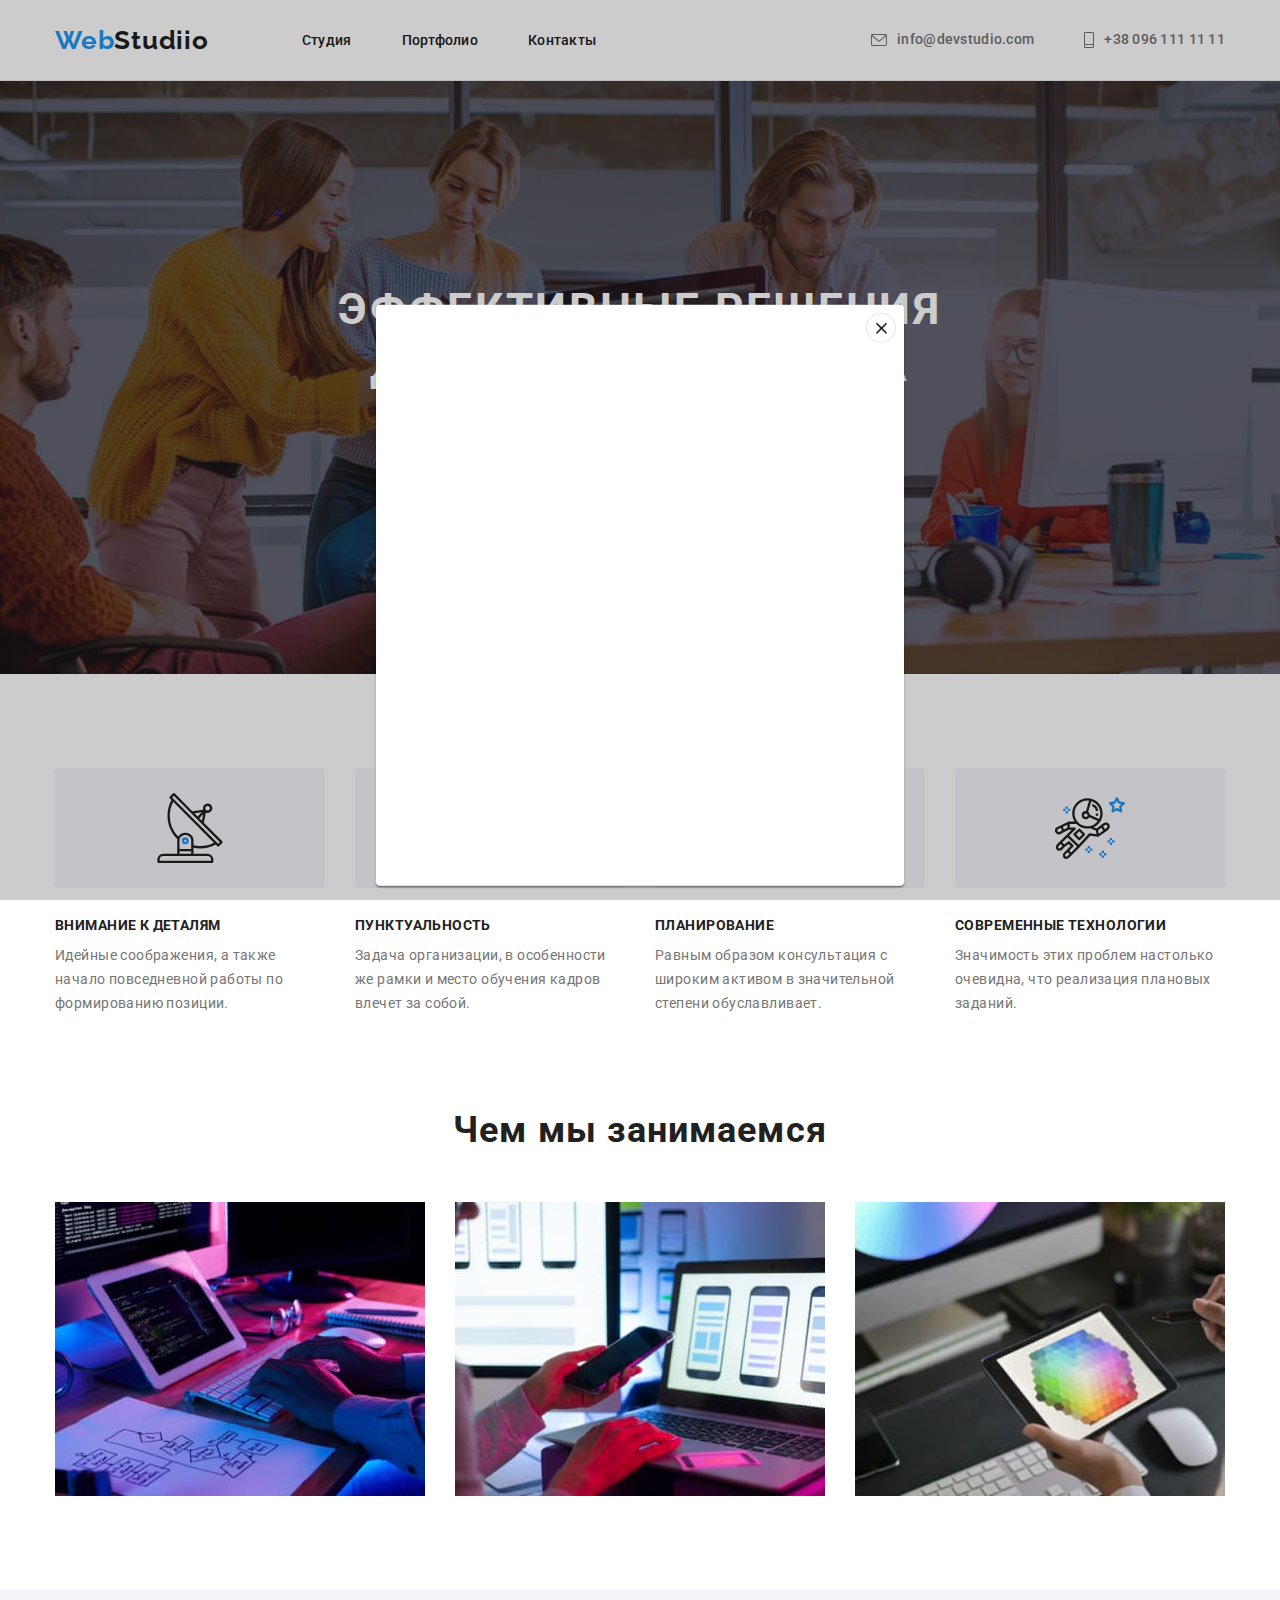
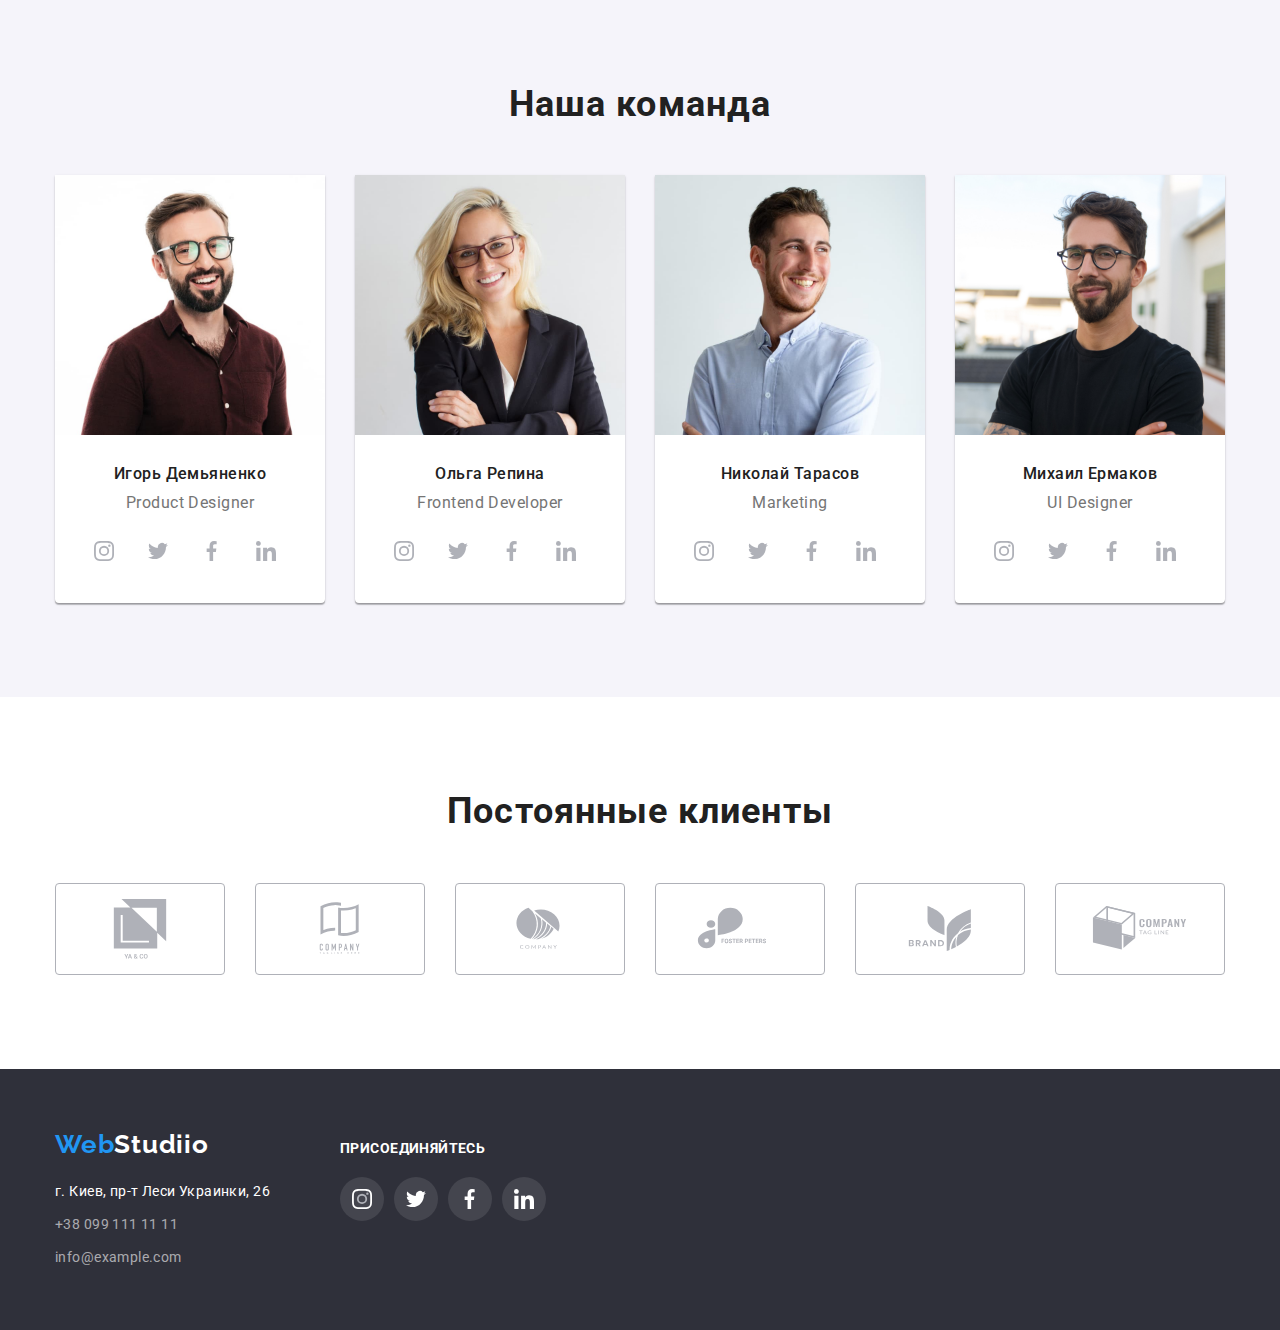
==== index.html @ 0aaabbce "а" ====
<!DOCTYPE html>
<html lang="en">
<head>
    <meta charset="UTF-8">
    <meta http-equiv="X-UA-Compatible" content="IE=edge">
    <meta name="viewport" content="width=device-width, initial-scale=1.0">
    <title>Document</title>
    <link rel="preconnect" href="https://fonts.googleapis.com">
    <link rel="preconnect" href="https://fonts.gstatic.com" crossorigin>
    <link href="https://fonts.googleapis.com/css2?family=Raleway:wght@700&family=Roboto:wght@300;400;500;700;900&display=swap" rel="stylesheet">
    <link rel="stylesheet" href="https://cdnjs.cloudflare.com/ajax/libs/modern-normalize/1.1.0/modern-normalize.min.css">
    <link rel="stylesheet" href="./css/styles.css">
</head>
<body>
    <header class="header">
        <div class="conteiner head">
            <nav class="navigator">
                <a href="#" class="navigator__logo">
                    <span class="nav__web">Web</span><span class="nav__studio">Studiio</span>
                </a>
                <ul class="navigator__list">
                    <li class="navigator__item"><a class="navigator__item-link" href="index.html">Студия</a></li>
                    <li class="navigator__item"><a class="navigator__item-link" href="./portfolio.html">Портфолио</a></li>
                    <li class="navigator__item"><a class="navigator__item-link last"  href="">Контакты</a></li>
                </ul>
            </nav> 
            <ul class="navigator__contakt-list">
                <li class="navigator__contakt-item">
                    <a href="mailto:info@devstudio.com" class="navigator__contakt-link">
                        <svg width="16px"; height="12px"; class="navigator__contakt-item-envelope">
                            <use href="images/symbol-defs.svg#icon-mail"></use>
                        </svg>info@devstudio.com
                    </a>
                </li>
                <li class="navigator__contakt-item">                  
                    <a href="tel:+38 096 111 11 11" class="navigator__contakt-link">
                        <svg width="10px"; height="16px"; class="navigator__contakt-item-envelope">
                            <use href="images/symbol-defs.svg#icon-phone"></use>
                        </svg>
                        +38 096 111 11 11
                    </a>
                </li>
            </ul> 
        </div>
    </header>
    <main>
            <section class="hero">
                <div class="conteiner" >
                    <h1 class="section__titel-text">Эффективные решения <br> для вашего бизнеса</h1>
                    <button class="sectio__titel-button" data-modal-open type="button">Заказать услугу</button>
                </div>           
            </section>
            <section class="section">
                <div class="conteiner">
                    <h2 class="visually-hidden"> НАши приимущества </h2>
                    <ul class="section__about-list">
                        <li class="section__about-item"> 
                            <div class="section__about-item-block">
                                <svg width="70"; height="70"; class="section__about-item-img">
                                    <use href="images/symbol-defs (1).svg#icon-antenna-1-1"></use>
                                </svg>
                            </div>                           
                            <h3 class="section__about-item-head">Внимание к деталям</h3>
                            <p class="section__about-item-paragraf">
                                    Идейные соображения, а также начало повседневной работы по формированию позиции.
                            </p>
                        </li>
                        <li class="section__about-item">
                            <div class="section__about-item-block">
                                <svg width="70"; height="70"; class="section__about-item-img">
                                    <use href="images/symbol-defs (1).svg#icon-clock-1-1"></use>
                                </svg>
                            </div>                           
                                <h3 class="section__about-item-head" >Пунктуальность</h3>
                                <p class="section__about-item-paragraf">
                                    Задача организации, в особенности же рамки и место обучения кадров влечет за собой.
                                </p>
                        </li>
                        <li class="section__about-item">
                            <div class="section__about-item-block">
                                <svg width="70"; height="70"; class="section__about-item-img">
                                    <use href="images/symbol-defs (1).svg#icon-diagram-1-1"></use>
                                </svg>
                            </div>                          
                            <h3 class="section__about-item-head">Планирование</h3>
                            <p class="section__about-item-paragraf">
                                    Равным образом консультация с широким активом в значительной степени обуславливает.
                            </p>
                        </li>
                        <li class="section__about-item">
                            <div class="section__about-item-block">
                                <svg width="70"; height="70"; class="section__about-item-img">
                                    <use href="images/symbol-defs (1).svg#icon-astronaut-1-1"></use>
                                </svg>
                            </div>                         
                            <h3 class="section__about-item-head">Современные технологии</h3>
                            <p class="section__about-item-paragraf">
                                    Значимость этих проблем настолько очевидна, что реализация плановых заданий.
                            </p>
                        </li>
                    </ul>
                </div>       
            </section>
            <section class="section__aboutus section">
                <div class="conteiner">
                    <h2 class="section__aboutus-head">Чем мы занимаемся</h2>
                    <ul class="section__aboutus-list">
                        <li class="section__aboutus-item">
                            <img src="images/komp.jpg" alt="компьютер" class="section__aboutus-img">
                        </li>
                        <li class="section__aboutus-item">
                            <img src="images/developer.jpg" alt="разработка" class="section__aboutus-img">
                        </li>
                        <li class="section__aboutus-item last">
                            <img src="images/grafic.jpg" alt="графика" class="section__aboutus-img">
                        </li>
                    </ul>
                </div>            
            </section>
            <section class="team-section section">
                <div class="conteiner">
                    <h2 class="section__team-head">Наша команда</h2>
                    <ul class="section__team-item">
                        <li class="section__team-list">
                            <img src="images/igor.jpg" alt="Игорь Демьяненко" class="section__team-img">
                            <div class="section__team-block">
                                <h3 class="section__team-name">Игорь Демьяненко</h3>
                                <p class="section__team-position">Product Designer</p>
                                <ul class="action-list">
                                    <li class="action-item"> 
                                        <a href="#" class="action-href">
                                            <svg width="20"; height="20"; class="action-href-img">
                                                <use href="images/symbol-defs (1).svg#icon-instagram-2-2"></use>
                                            </svg>
                                        </a>
                                    </li>
                                    <li class="action-item"> 
                                        <a href="#" class="action-href">
                                            <svg width="20"; height="20"; class="action-href-img">
                                                <use href="images/symbol-defs (1).svg#icon-Vector-1-1"></use>
                                            </svg>
                                        </a>
                                    </li>
                                    <li class="action-item"> 
                                        <a href="#" class="action-href">
                                            <svg width="20"; height="20"; class="action-href-img">
                                                <use href="images/symbol-defs (1).svg#icon-Vector-2-1"></use>
                                            </svg>
                                        </a>
                                    </li>
                                    <li class="action-item"> 
                                        <a href="#" class="action-href">
                                            <svg width="20"; height="20"; class="action-href-img">
                                                <use href="images/symbol-defs (1).svg#icon-linkedin-1-1"></use>
                                            </svg>
                                        </a>
                                    </li>
                                </ul>
                            </div>                          
                        </li>
                        <li class="section__team-list">
                            <img src="images/olga.jpg" alt="Ольга Репина" class="section__team-img">
                            <div class="section__team-block">
                                <h3 class="section__team-name">Ольга Репина</h3>
                                <p class="section__team-position">Frontend Developer</p>
                                <ul class="action-list">
                                    <li class="action-item"> 
                                            <a href="#" class="action-href">
                                                <svg width="20"; height="20"; class="action-href-img">
                                                    <use href="images/symbol-defs (1).svg#icon-instagram-2-2"></use>
                                                </svg>
                                            </a>
                                        </li>
                                        <li class="action-item"> 
                                            <a href="#" class="action-href">
                                                <svg width="20"; height="20"; class="action-href-img">
                                                    <use href="images/symbol-defs (1).svg#icon-Vector-1-1"></use>
                                                </svg>
                                            </a>
                                        </li>
                                        <li class="action-item"> 
                                            <a href="#" class="action-href">
                                                <svg width="20"; height="20"; class="action-href-img">
                                                    <use href="images/symbol-defs (1).svg#icon-Vector-2-1"></use>
                                                </svg>
                                            </a>
                                        </li>
                                        <li class="action-item"> 
                                            <a href="#" class="action-href">
                                                <svg width="20"; height="20"; class="action-href-img">
                                                    <use href="images/symbol-defs (1).svg#icon-linkedin-1-1"></use>
                                                </svg>
                                            </a>
                                        </li>
                                </ul>
                            </div>                          
                        </li>
                        <li class="section__team-list">
                            <img src="images/Kolia.jpg" alt="Николай Тарасов" class="section__team-img">
                            <div class="section__team-block">
                                <h3 class="section__team-name">Николай Тарасов</h3>
                                <p class="section__team-position">Marketing</p>
                                <ul class="action-list">
                                    <li class="action-item"> 
                                        <a href="#" class="action-href">
                                            <svg width="20"; height="20"; class="action-href-img">
                                                <use href="images/symbol-defs (1).svg#icon-instagram-2-2"></use>
                                            </svg>
                                        </a>
                                    </li>
                                        <li class="action-item"> 
                                            <a href="#" class="action-href">
                                                <svg width="20"; height="20"; class="action-href-img">
                                                    <use href="images/symbol-defs (1).svg#icon-Vector-1-1"></use>
                                                </svg>
                                            </a>
                                        </li>
                                        <li class="action-item"> 
                                            <a href="#" class="action-href">
                                                <svg width="20"; height="20"; class="action-href-img">
                                                    <use href="images/symbol-defs (1).svg#icon-Vector-2-1"></use>
                                                </svg>
                                            </a>
                                        </li>
                                        <li class="action-item"> 
                                            <a href="#" class="action-href">
                                                <svg width="20"; height="20"; class="action-href-img">
                                                    <use href="images/symbol-defs (1).svg#icon-linkedin-1-1"></use>
                                                </svg>
                                            </a>
                                        </li>
                                </ul>
                            </div>                            
                        </li>
                        <li class="section__team-list">
                            <img src="images/Miha.jpg" alt="Михаил Ермаков" class="section__team-img">
                            <div class="section__team-block">
                                <h3 class="section__team-name">Михаил Ермаков</h3>
                                <p class="section__team-position">UI Designer</p>
                                <ul class="action-list">
                                    <li class="action-item">
                                        <a href="#" class="action-href">
                                            <svg width="20"; height="20"; class="action-href-img">
                                                <use href="images/symbol-defs (1).svg#icon-instagram-2-2"></use>
                                            </svg>
                                        </a>
                                    </li>
                                        <li class="action-item">
                                            <a href="#" class="action-href">
                                                <svg width="20"; height="20"; class="action-href-img">
                                                    <use href="images/symbol-defs (1).svg#icon-Vector-1-1"></use>
                                                </svg>
                                            </a>
                                        </li>
                                        <li class="action-item">
                                            <a href="#" class="action-href">
                                                <svg width="20"; height="20"; class="action-href-img">
                                                    <use href="images/symbol-defs (1).svg#icon-Vector-2-1"></use>
                                                </svg>
                                            </a>
                                        </li>
                                        <li class="action-item">
                                            <a href="#" class="action-href">
                                                <svg width="20"; height="20"; class="action-href-img">
                                                    <use href="images/symbol-defs (1).svg#icon-linkedin-1-1"></use>
                                                </svg>
                                            </a>
                                        </li>
                                </ul>
                            </div>                           
                        </li>
                    </ul>
                </div>              
            </section>
            <section class="section"> 
                <div class="client conteiner">
                    <h2 class="section__team-head">Постоянные клиенты</h2>
                    <ul class="client-list">
                        <li class="client-item">
                            <a href="" class="client-link">
                                <svg width="106"; height="60"; class="client-img">
                                    <use href="images/symbol-defs (1).svg#icon-group-1"></use>
                                </svg>
                            </a>
                        </li>
                        <li class="client-item">
                            <a href="" class="client-link">
                                <svg width="106"; height="60"; class="client-img">
                                    <use href="images/symbol-defs.svg#icon-book"></use>
                                </svg>
                            </a>
                        </li>
                        <li class="client-item">
                            <a href="" class="client-link">
                                <svg  width="106"; height="60"; class="client-img">
                                    <use href="images/symbol-defs.svg#icon-orange"></use>
                                </svg>
                            </a>
                        </li>
                        <li class="client-item">
                            <a href="" class="client-link">
                                <svg width="106"; height="60"; class="client-img">
                                    <use href="images/symbol-defs.svg#icon-woter"></use>
                                </svg>
                            </a>
                        </li>
                        <li class="client-item">
                            <a href="" class="client-link">
                                <svg width="106"; height="60"; class="client-img">
                                    <use href="images/symbol-defs.svg#icon-List"></use>
                                </svg>
                            </a>
                        </li>
                        <li class="client-item">
                            <a href="" class="client-link">
                                <svg width="106"; height="60"; class="client-img">
                                    <use href="images/symbol-defs.svg#icon-kub"></use>
                                </svg>
                            </a>
                        </li>
                    </ul>
                </div>               
            </section>
    </main>
    <footer class="footer">
        <div class="conteiner footer-navigate">
            <div>
                <a href="#" class="footer__href">
                    <span class="footer__logo">Web</span><span class="footer__studio">Studiio</span>
                </a>
                <address class="footer__adress">
                    <ul class="footer__adress-list">
                        <li class="footer__adress-item"><a class="footer__adress-ite-link-ferst" href="https://www.google.com/maps/place/%D0%B1%D1%83%D0%BB%D1%8C%D0%B2%D0%B0%D1%80+%D0%9B%D0%B5%D1%81%D1%96+%D0%A3%D0%BA%D1%80%D0%B0%D1%97%D0%BD%D0%BA%D0%B8,+26,+%D0%9A%D0%B8%D1%97%D0%B2,+02000/@50.4265807,30.5361971,17z/data=!3m1!4b1!4m5!3m4!1s0x40d4cf0e033ecbe9:0x57a4dffefec77da0!8m2!3d50.4265807!4d30.5383858">г. Киев, пр-т Леси Украинки, 26</a></li>
                        <li class="footer__adress-item"><a class="footer__adress-ite-link" href="tel:+38 099 111 11 11">+38 099 111 11 11</a></li>
                        <li class="footer__adress-item"><a class="footer__adress-ite-link" href="mailto:info@example.com">info@example.com</a></li>
                    </ul>
                </address>
            </div>
            <div class="footer-social-nav">
                <h3 class="footer-social-header">присоединяйтесь</h3>
                <ul class="footer-list">
                            <li class="footer-item">
                                <a href="#" class="footer-href">
                                    <svg width="20"; height="20"; class="footer-href-img">
                                        <use href="images/symbol-defs (1).svg#icon-instagram-2-2"></use>
                                    </svg>
                                </a>
                            </li>
                                <li class="footer-item">
                                    <a href="#" class="footer-href">
                                        <svg width="20"; height="20"; class="footer-href-img">
                                            <use href="images/symbol-defs (1).svg#icon-Vector-1-1"></use>
                                        </svg>
                                    </a>
                                </li>
                                <li class="footer-item">
                                    <a href="#" class="footer-href">
                                        <svg width="20"; height="20"; class="footer-href-img">
                                            <use href="images/symbol-defs (1).svg#icon-Vector-2-1"></use>
                                        </svg>
                                    </a>
                                </li>
                                <li class="footer-item">
                                    <a href="#" class="footer-href">
                                        <svg width="20"; height="20"; class="footer-href-img">
                                            <use href="images/symbol-defs (1).svg#icon-linkedin-1-1"></use>
                                        </svg>
                                    </a>
                                    </li>
                            </ul>
                        </li>
                    </ul>  
            </div>
            
        </div>        
    </footer>
    <div class="backdroup" data-modal>
        <div class="modal">
            <button type="button" class="modal-btn" data-modal-close><img src="images/close.jpg" alt=""></button>
        </div>
    </div>
    <script src="js/modal.js"></script>
</body>
</html>
---- css/styles.css ----
:root {
  --primary-color-text: #212121;
  --secendary-color-text: #757575;
  --color-button-link: #2196f3;
  --color-footer-link: rgba(255, 255, 255, 0.6);
  --color-hover-footer-link: #ffffff;
  --color-bacground: #2f303a;
  --partfolio-btn: #f5f4fa;
}
body {
  font-family: "Roboto", sans-serif;
  color: var(--primary-color-text);
}

h1,
h2,
h3,
h4,
h5,
h6 {
  box-sizing: border-box;
  margin: 0;
  padding: 0;
}
p {
  box-sizing: border-box;
  margin: 0;
  padding: 0;
}
ul {
  list-style: none;
  margin: 0;
  padding: 0;
}
img {
  display: block;
  max-width: 100%;
  right: auto;
}
.section {
  padding: 94px 0;
}
.visually-hidden {
  position: absolute;
  clip: rect(0 0 0 0);
  width: 1px;
  height: 1px;
  margin: -1px;
}

/*--------head---------*/

.header {
  border-bottom: 1px solid #ececec;
}
.head {
  display: flex;
  justify-content: space-between;
  align-items: center;
}
.conteiner {
  width: 1200px;
  margin: 0 auto;
  padding: 0 15px;
}
.navigator {
  display: flex;
}
.navigator__logo {
  display: inline-block;
  padding: 24px 0;
  margin-right: 93px;

  font-family: "Raleway", sans-serif;
  text-decoration: none;
  font-weight: 700;
  font-size: 26px;
  line-height: 1.19;
  letter-spacing: 0.03em;
}
.nav__studio {
  color: var(--primary-color-text);
}
.nav__web {
  color: var(--color-button-link);
}
.navigator__item {
  margin-right: 50px;
}
.navigator__list {
  display: flex;
  align-items: center;
}
.navigator__list:last-child {
  margin-right: 0;
}
.navigator__item-link {
  position: relative;
  padding: 32px 0;

  font-weight: 500;
  font-size: 14px;
  line-height: 1.14;
  letter-spacing: 0.02em;
  text-decoration: none;
  color: var(--primary-color-text);
}
.navigator__item-link:hover::after {
  position: absolute;
  content: " ";
  width: 48px;
  height: 4px;

  background: #2196f3;
  border-radius: 2px;
  bottom: 0;
  left: 0;
}
.navigator__item-link:active::after {
  position: absolute;
  content: " ";
  width: 48px;
  height: 4px;

  background: #2196f3;
  border-radius: 2px;
  bottom: 0;
  left: 0;
}
.navigator__item-link:hover {
  color: var(--color-button-link);
}
.navigator__item-link:active {
  color: var(--color-button-link);
}

.navigator__contakt-list {
  display: flex;
}
.navigator__contakt-list :nth-child(2) {
  margin-right: 0;
}
.navigator__contakt-item {
  display: flex;
  justify-content: center;
  align-items: center;
  margin-right: 50px;
}

.navigator__contakt-link {
  padding: 32px 0;
  display: flex;
  justify-content: center;
  align-items: center;

  font-weight: 500;
  font-size: 14px;
  line-height: 1.14;
  letter-spacing: 0.02em;
  text-decoration: none;
  color: var(--secendary-color-text);
}

.navigator__contakt-link:hover {
  color: var(--color-button-link);
  cursor: pointer;
}
.navigator__contakt-link:hover {
  fill: #2196f3;
}
.navigator__contakt-link:active {
  color: var(--color-button-link);
}
.navigator__contakt-item-envelope {
  fill: #757575;
  margin-right: 10px;
}
.navigator__contakt-item-envelope:hover {
  fill: #2196f3;
  cursor: pointer;
}
/*--------hero---------*/

.hero {
  position: relative;
  padding: 200px 0;
  max-width: 1600px;
  background-image: linear-gradient(
      to right,
      rgba(47, 48, 58, 0.4),
      rgba(47, 48, 58, 0.4)
    ),
    url(../images/hero.jpg);
  background-repeat: no-repeat;
  background-size: cover;
  background-position: center;
  margin: 0 auto;
  background-color: var(--color-bacground);
  text-align: center;
}

.section__titel-text {
  margin-bottom: 30px;

  font-weight: 700;
  font-size: 44px;
  line-height: 1.3;
  letter-spacing: 0.06em;
  text-transform: uppercase;
  color: var(--color-hover-footer-link);
}
.sectio__titel-button {
  display: inline-block;
  padding: 10px 32px;

  background: var(--color-button-link);
  box-shadow: 0px 4px 4px rgba(0, 0, 0, 0.15);
  border-radius: 4px;
  border: none;
  color: var(--color-hover-footer-link);
  font-weight: 700;
  font-size: 16px;
  line-height: 1.8;
  letter-spacing: 0.06em;
  cursor: pointer;
}
/*--------about---------*/

.section__about-list {
  display: flex;
}

.section__about-list :last-child {
  margin-right: 0;
}
.section__about-item {
  margin-right: 30px;
}
.section__about-item-head {
  margin-bottom: 10px;

  font-weight: 700;
  font-size: 14px;
  line-height: 1.14;
  letter-spacing: 0.03em;
  text-transform: uppercase;
  color: var(--primary-color-text);
}
.section__about-item-paragraf {
  font-size: 14px;
  line-height: 1.71;
  letter-spacing: 0.03em;
  color: var(--secendary-color-text);
}
.section__about-item-block {
  display: flex;
  align-items: center;
  justify-content: center;
  background-color: #f5f4fa;
  width: 270px;
  height: 120px;
  border-radius: 4px;
  margin-bottom: 30px;
}

/*-------------aboutus-----------*/
.section__aboutus {
  padding-top: 0;
}

.section__aboutus-head {
  margin-bottom: 50px;
  text-align: center;

  font-weight: 700;
  font-size: 36px;
  line-height: 1.16;
  letter-spacing: 0.03em;
}
.section__aboutus-list {
  display: flex;
}
.section__aboutus-list :last-child {
  margin-right: 0;
}
.section__aboutus-item {
  margin-right: 30px;
}
/*--------team---------*/
.team-section {
  background: var(--partfolio-btn);
}
.team {
  display: flex;
  justify-content: center;
  align-items: center;
  flex-direction: column;
}
.section__team-head {
  margin-bottom: 50px;

  text-align: center;
  font-weight: 700;
  font-size: 36px;
  line-height: 1.16;
  letter-spacing: 0.03em;
}
.section__team-list {
  margin-right: 30px;

  box-shadow: 0px 1px 3px rgba(0, 0, 0, 0.12), 0px 1px 1px rgba(0, 0, 0, 0.14),
    0px 2px 1px rgba(0, 0, 0, 0.2);
  border-radius: 0px 0px 4px 4px;
  background-color: var(--color-hover-footer-link);
  text-align: center;
}
.section__team-list:last-child {
  margin-right: 0;
}
.section__team-item {
  display: flex;
}
.section__team-img {
  width: 270px;
}
.section__team-block {
  padding: 30px 0;
}
.section__team-name {
  margin-bottom: 10px;

  font-weight: 500;
  font-size: 16px;
  line-height: 1.18;
  letter-spacing: 0.03em;
  color: var(--primary-color-text);
}
.section__team-position {
  font-size: 16px;
  line-height: 1.18;
  letter-spacing: 0.03em;
  color: var(--secendary-color-text);
  margin-bottom: 16px;
}
.action-list {
  display: flex;
  margin-top: 16px;
  margin: 0;
  padding: 0;
}
.action-item {
  margin-right: 10px;
}
.action-list {
  display: flex;
  justify-content: center;
}
.action-item {
  width: 44px;
  height: 44px;
  margin-right: 10px;
}
.action-href {
  display: flex;
  justify-content: center;
  align-items: center;
  border-radius: 50%;
  width: 100%;
  height: 100%;
}
.action-href:hover {
  background-color: #2196f3;
  fill: var(--color-hover-footer-link);
}
.action-href-img {
  fill: #afb1b8;
}
.action-href-img:hover {
  fill: var(--color-hover-footer-link);
}

/*--------footer---------*/
.footer {
  padding: 60px 0;
  background-color: var(--color-bacground);
}
.footer__href {
  display: inline-block;
  margin-bottom: 20px;

  font-family: "Raleway", sans-serif;
  font-weight: 700;
  font-size: 26px;
  line-height: 1.19;
  letter-spacing: 0.03em;
  text-decoration: none;
}
.footer__logo {
  color: var(--color-button-link);
}
.footer__studio {
  color: var(--color-hover-footer-link);
}
.footer__adress {
  font-style: normal;
}
.footer__adress-item {
  margin-bottom: 9px;
}
.footer__adress-list :last-child {
  margin-bottom: 0px;
}
.footer__adress-ite-link-ferst {
  color: var(--color-hover-footer-link);
  font-size: 14px;
  line-height: 1.71;
  letter-spacing: 0.03em;
  text-decoration: none;
}
.footer__adress-ite-link {
  font-size: 14px;
  line-height: 1.71;
  letter-spacing: 0.03em;
  color: var(--color-footer-link);
  text-decoration: none;
}
.footer__adress-ite-link:hover {
  color: var(--color-hover-footer-link);
}
.footer__adress-ite-link:active {
  color: var(--color-hover-footer-link);
}
.footer-social-nav {
  margin-left: 70px;
}
.footer-navigate {
  display: flex;
  align-items: baseline;
}
.footer-social-header {
  font-weight: 700;
  font-size: 14px;
  line-height: 1.14;
  letter-spacing: 0.03em;
  text-transform: uppercase;
  color: #ffffff;
  margin-bottom: 20px;
}
.footer-list {
  display: flex;
}
.footer-list :last-child {
  margin-right: 0;
}
.footer-item {
  margin-right: 10px;
}
.footer-href {
  width: 44px;
  height: 44px;
  border-radius: 50%;
  background: rgba(255, 255, 255, 0.1);
  display: flex;
  justify-content: center;
  align-items: center;
}
.footer-item:hover {
  background: #2196f3;
  border-radius: 50%;
}
.footer-href {
  fill: #ffffff;
}
/*---------client------------------*/

.client-img {
  fill: #afb1b8;
}

.client-item {
  margin-right: 30px;
}
.client-link {
  border: 1px solid #afb1b8;
  box-sizing: border-box;
  border-radius: 4px;
  display: flex;
  justify-content: center;
  align-items: center;
  width: 170px;
  height: 92px;
}
.client-link :hover {
  fill: #2196f3;
}
.client-item :hover {
  border-color: #2196f3;
}
.client-list {
  display: flex;
  justify-content: center;
}
.client-list :last-child {
  margin-right: 0;
}

/*--------portfoliio---------*/

/*-----------filter------------*/

.filter {
  display: flex;
  justify-content: center;
  margin-bottom: 50px;
}
.filter-item {
  margin-right: 8px;
}

.filter__button {
  background: var(--partfolio-btn);
  border-radius: 4px;
  border: none;
  min-width: 73px;
  cursor: pointer;
  font-weight: 500;
  font-size: 16px;
  line-height: 1.62;
  text-align: center;
  letter-spacing: 0.03em;
  padding: 6px 22px;
}
.filter__button-first {
  border: none;
  cursor: pointer;
  width: 73px;
  background: var(--partfolio-btn);
  border-radius: 4px;
  font-weight: 500;
  font-size: 16px;
  line-height: 1.6;
  text-align: center;
  letter-spacing: 0.03em;
}
.filter__button-therd {
  width: 103px;
  background: var(--partfolio-btn);
  border-radius: 4px;
  border: none;
  cursor: pointer;
  font-weight: 500;
  font-size: 16px;
  line-height: 1.6;
  text-align: center;
  letter-spacing: 0.03em;
}
.filter-item:last-child {
  margin-right: 0;
}
.filter__button:hover {
  background-color: var(--color-button-link);
  color: var(--color-hover-footer-link);
  box-shadow: 0px 3px 1px rgba(0, 0, 0, 0.1), 0px 1px 2px rgba(0, 0, 0, 0.08),
    0px 2px 2px rgba(0, 0, 0, 0.12);
}
.filter__button:active {
  background-color: var(--color-button-link);
  color: var(--color-hover-footer-link);
  box-shadow: 0px 3px 1px rgba(0, 0, 0, 0.1), 0px 1px 2px rgba(0, 0, 0, 0.08),
    0px 2px 2px rgba(0, 0, 0, 0.12);
}

/*-----------cards-------------*/
.portfolio__cards-list {
  display: flex;

  flex-wrap: wrap;
}
.portfolio__list-item {
  margin-right: 30px;
  margin-bottom: 30px;

  width: 370px;
  outline: 1px solid #eeeeee;
}
.portfolio__cards-list .portfolio__list-item:nth-child(3n + 3) {
  margin-right: 0;
}
.portfolio__cards-list .portfolio__list-item:nth-last-child(-n + 3) {
  margin-bottom: 0;
}
.partfolio__list-block {
  padding: 20px 24px;
}
.portfolio__item-img {
  width: 370px;
}
.portfolio__header {
  margin-bottom: 4px;
  font-weight: 700;
  font-size: 18px;
  line-height: 2;
  letter-spacing: 0.06em;
  color: var(--primary-color-text);
}
.portfolio__text {
  font-size: 16px;
  line-height: 1.8;
  letter-spacing: 0.03em;
  color: var(--secendary-color-text);
}
.last {
  margin-right: 0px;
}
.portfolio__list-href {
  list-style: none;
  text-decoration: none;
}
.portfolio__list-item:hover {
  box-shadow: 0px 1px 1px rgba(0, 0, 0, 0.12), 0px 4px 4px rgba(0, 0, 0, 0.06),
    1px 4px 6px rgba(0, 0, 0, 0.16);
}
.portfolio__list-item:active {
  box-shadow: 0px 1px 1px rgba(0, 0, 0, 0.12), 0px 4px 4px rgba(0, 0, 0, 0.06),
    1px 4px 6px rgba(0, 0, 0, 0.16);
}

/*-----------------------overley------------------*/
.backdroup {
  position: absolute;
  width: 100%;
  height: 100%;
  left: 0px;
  top: 0px;
  background: rgba(0, 0, 0, 0.2);
}

.backdroup.is-hidden {
  opacity: 0;
  pointer-events: none;
  visibility: hidden;
}

.modal {
  position: absolute;
  min-width: 528px;
  min-height: 581px;
  left: 50%;
  top: 50%;
  transform: translate(-50%, -25%);

  background: #ffffff;
  box-shadow: 0px 1px 3px rgba(0, 0, 0, 0.12), 0px 1px 1px rgba(0, 0, 0, 0.14),
    0px 2px 1px rgba(0, 0, 0, 0.2);
  border-radius: 4px;
}
.modal-btn {
  position: absolute;
  right: 0;
  margin: 8px 8px;
  width: 30px;
  height: 30px;
  display: flex;
  justify-content: center;
  align-items: center;

  background: #ffffff;
  border: 1px solid rgba(0, 0, 0, 0.1);
  box-sizing: border-box;
  border-radius: 50%;
}
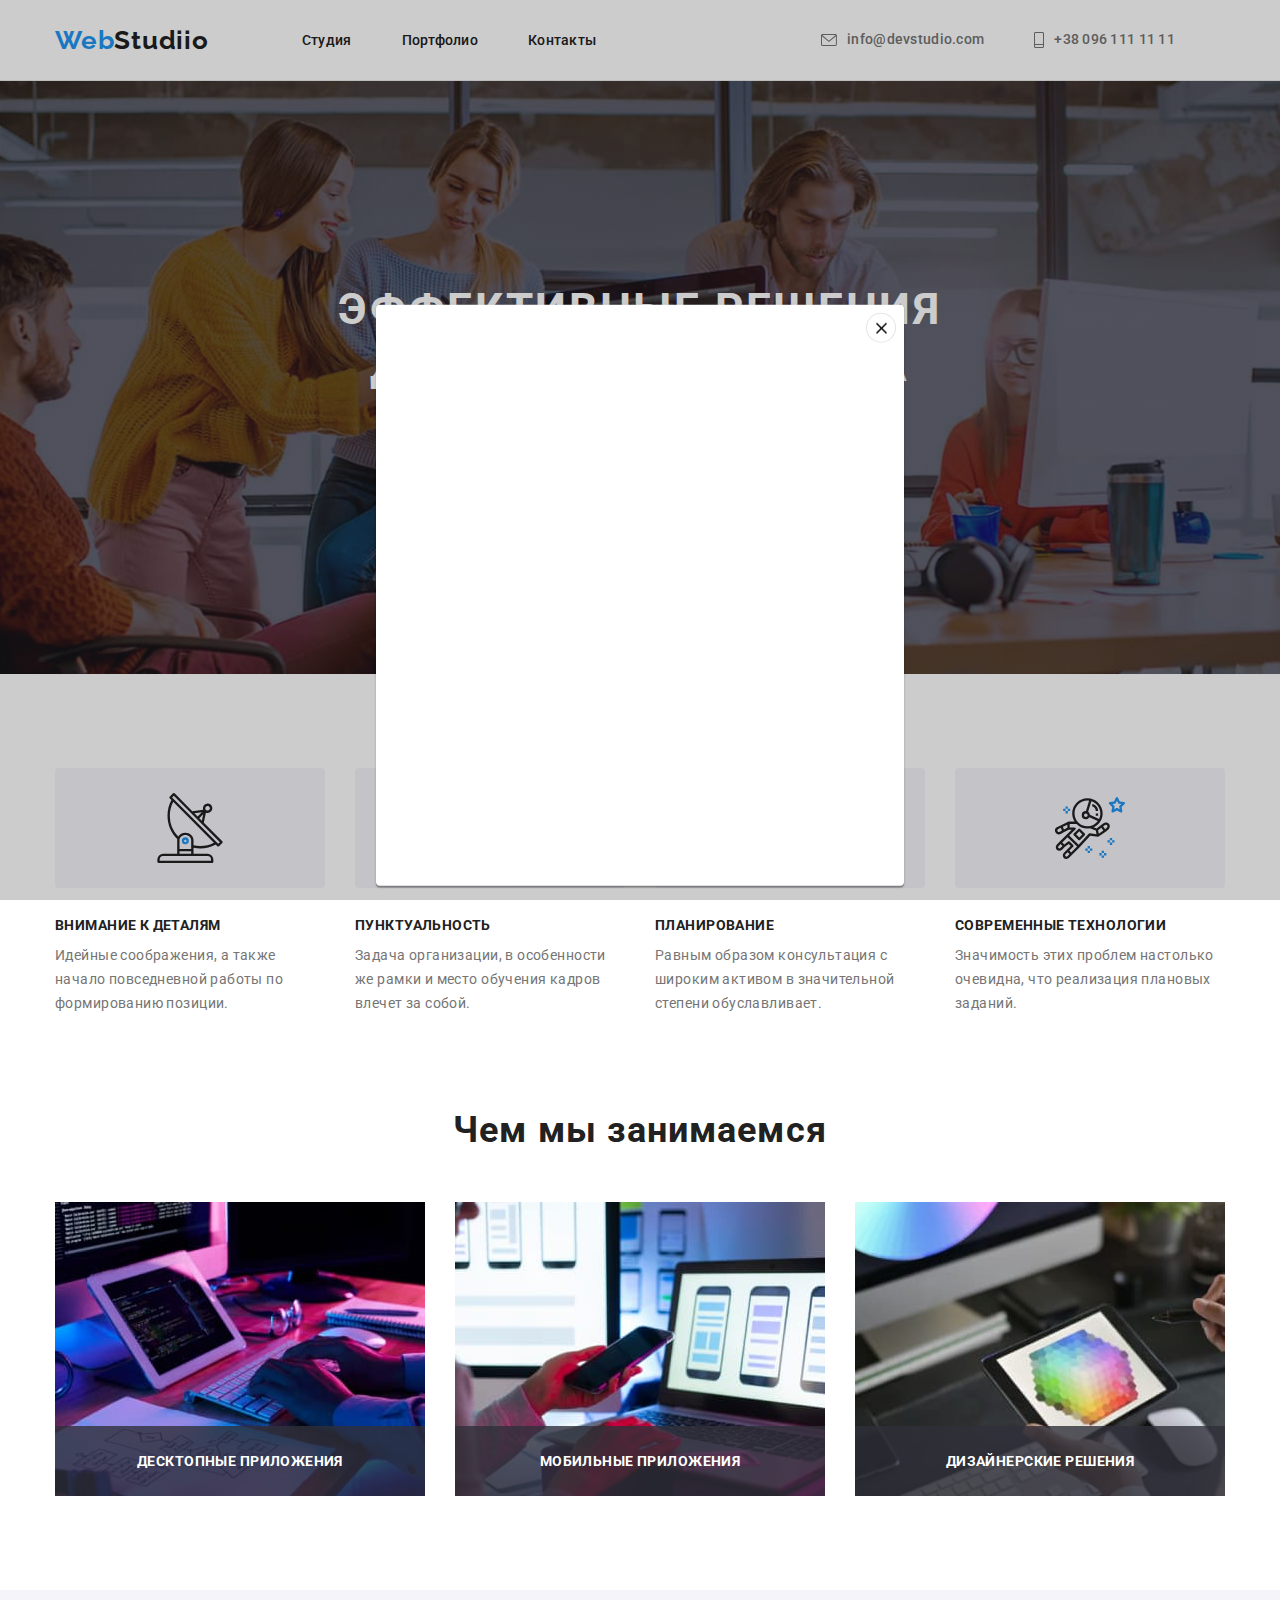
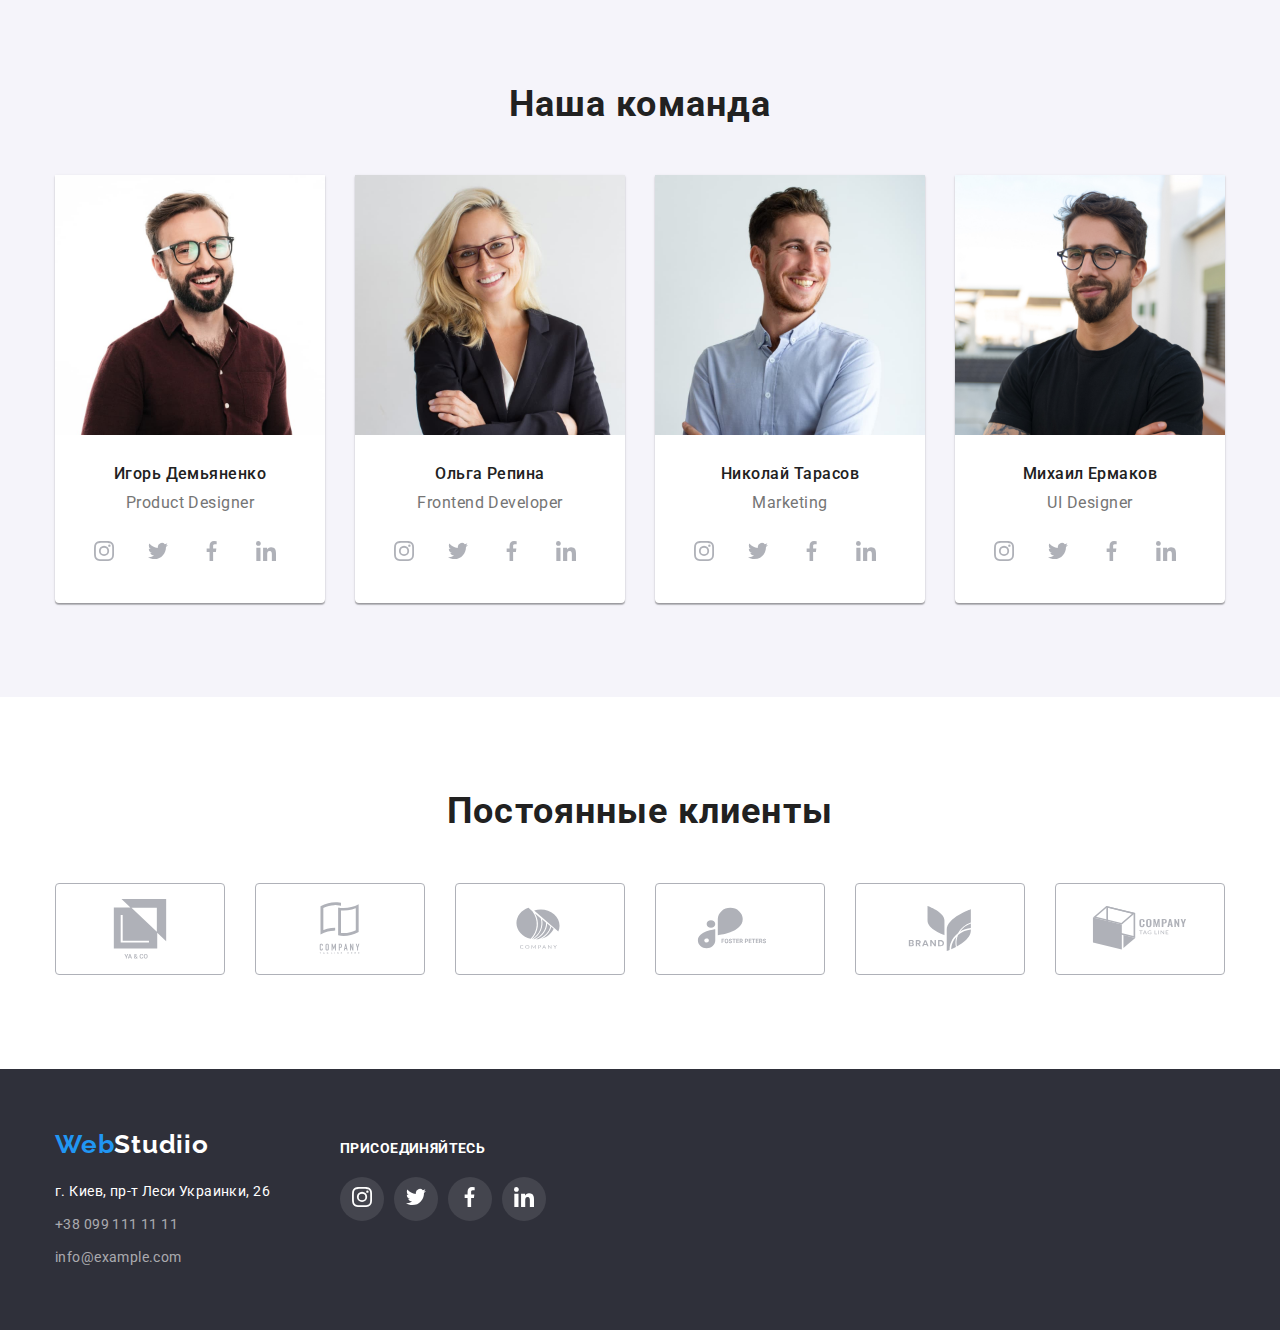
==== commit 2ad77447: "s" ====
--- a/index.html
+++ b/index.html
@@ -19,21 +19,21 @@
                     <span class="nav__web">Web</span><span class="nav__studio">Studiio</span>
                 </a>
                 <ul class="navigator__list">
-                    <li class="navigator__item"><a class="navigator__item-link" href="index.html">Студия</a></li>
-                    <li class="navigator__item"><a class="navigator__item-link" href="./portfolio.html">Портфолио</a></li>
-                    <li class="navigator__item"><a class="navigator__item-link last"  href="">Контакты</a></li>
+                    <li class="navigator__item" tabindex="0"><a class="navigator__item-link" href="index.html">Студия</a></li>
+                    <li class="navigator__item" tabindex="0"><a class="navigator__item-link" href="./portfolio.html">Портфолио</a></li>
+                    <li class="navigator__item" tabindex="0"><a class="navigator__item-link last"  href="">Контакты</a></li>
                 </ul>
             </nav> 
             <ul class="navigator__contakt-list">
-                <li class="navigator__contakt-item">
-                    <a href="mailto:info@devstudio.com" class="navigator__contakt-link">
+                <li class="navigator__contakt-item" tabindex="0">
+                    <a href="mailto:info@devstudio.com" class="navigator__contakt-link" tabindex="0">
                         <svg width="16px"; height="12px"; class="navigator__contakt-item-envelope">
                             <use href="images/symbol-defs.svg#icon-mail"></use>
                         </svg>info@devstudio.com
                     </a>
                 </li>
-                <li class="navigator__contakt-item">                  
-                    <a href="tel:+38 096 111 11 11" class="navigator__contakt-link">
+                <li class="navigator__contakt-item" tabindex="0">                  
+                    <a href="tel:+38 096 111 11 11" class="navigator__contakt-link" tabindex="0">
                         <svg width="10px"; height="16px"; class="navigator__contakt-item-envelope">
                             <use href="images/symbol-defs.svg#icon-phone"></use>
                         </svg>
@@ -47,7 +47,7 @@
             <section class="hero">
                 <div class="conteiner" >
                     <h1 class="section__titel-text">Эффективные решения <br> для вашего бизнеса</h1>
-                    <button class="sectio__titel-button" data-modal-open type="button">Заказать услугу</button>
+                    <button class="sectio__titel-button" type="button" data-modal-open >Заказать услугу</button>
                 </div>           
             </section>
             <section class="section">
@@ -106,13 +106,37 @@
                     <h2 class="section__aboutus-head">Чем мы занимаемся</h2>
                     <ul class="section__aboutus-list">
                         <li class="section__aboutus-item">
-                            <img src="images/komp.jpg" alt="компьютер" class="section__aboutus-img">
+                            <div class="aboutus-img-block">
+                                <img src="images/komp.jpg" alt="компьютер" class="section__aboutus-img">
+                                <div class="aboutus-text">
+                                    <p class="aboutus-text-transkript">
+                                        Десктопные приложения
+                                    </p>
+                                </div>
+                            </div>
+                            
                         </li>
                         <li class="section__aboutus-item">
-                            <img src="images/developer.jpg" alt="разработка" class="section__aboutus-img">
+                            <div class="aboutus-img-block">
+                                <img src="images/developer.jpg" alt="разработка" class="section__aboutus-img">
+                                <div class="aboutus-text">
+                                    <p class="aboutus-text-transkript">
+                                        Мобильные приложения
+                                    </p>
+                                </div>
+                            </div>
+                            
                         </li>
                         <li class="section__aboutus-item last">
-                            <img src="images/grafic.jpg" alt="графика" class="section__aboutus-img">
+                            <div class="aboutus-img-block">
+                                <img src="images/grafic.jpg" alt="графика" class="section__aboutus-img">
+                                <div class="aboutus-text">
+                                    <p class="aboutus-text-transkript">
+                                        Дизайнерские решения
+                                    </p>
+                                </div>
+                            </div>
+                            
                         </li>
                     </ul>
                 </div>            
--- a/css/styles.css
+++ b/css/styles.css
@@ -104,40 +104,48 @@
   letter-spacing: 0.02em;
   text-decoration: none;
   color: var(--primary-color-text);
+
+  transition-property: color;
+  transition-property: background-color;
+  transition-duration: 250ms;
+  animation-timing-function: cubic-bezier(0.4, 0, 0.2, 1);
+}
+.navigator__item-link:hover {
+  color: var(--color-button-link);
+}
+.navigator__item-link:active {
+  color: var(--color-button-link);
+}
+.navigator__item-link:focus {
+  color: var(--color-button-link);
 }
 .navigator__item-link:hover::after {
   position: absolute;
   content: " ";
-  width: 48px;
+  width: 100%;
   height: 4px;
 
-  background: #2196f3;
+  background-color: #2196f3;
   border-radius: 2px;
   bottom: 0;
   left: 0;
 }
-.navigator__item-link:active::after {
+.navigator__item-link:focus::after {
   position: absolute;
   content: " ";
-  width: 48px;
+  width: 100%;
   height: 4px;
 
-  background: #2196f3;
+  background-color: #2196f3;
   border-radius: 2px;
   bottom: 0;
   left: 0;
 }
-.navigator__item-link:hover {
-  color: var(--color-button-link);
-}
-.navigator__item-link:active {
-  color: var(--color-button-link);
-}
 
 .navigator__contakt-list {
   display: flex;
 }
-.navigator__contakt-list :nth-child(2) {
+.navigator__contakt-list:nth-child(2) {
   margin-right: 0;
 }
 .navigator__contakt-item {
@@ -145,6 +153,10 @@
   justify-content: center;
   align-items: center;
   margin-right: 50px;
+
+  transition-property: background-color;
+  transition-duration: 250ms;
+  animation-timing-function: cubic-bezier(0.4, 0, 0.2, 1);
 }
 
 .navigator__contakt-link {
@@ -159,6 +171,9 @@
   letter-spacing: 0.02em;
   text-decoration: none;
   color: var(--secendary-color-text);
+  transition-property: color;
+  transition-duration: 250ms;
+  animation-timing-function: cubic-bezier(0.4, 0, 0.2, 1);
 }
 
 .navigator__contakt-link:hover {
@@ -168,15 +183,22 @@
 .navigator__contakt-link:hover {
   fill: #2196f3;
 }
+.navigator__contakt-link:focus {
+  fill: #2196f3;
+}
 .navigator__contakt-link:active {
   color: var(--color-button-link);
 }
 .navigator__contakt-item-envelope {
-  fill: #757575;
+  fill: currentColor;
   margin-right: 10px;
 }
 .navigator__contakt-item-envelope:hover {
-  fill: #2196f3;
+  fill: currentColor;
+  cursor: pointer;
+}
+.navigator__contakt-item-envelope:focus {
+  fill: currentColor;
   cursor: pointer;
 }
 /*--------hero---------*/
@@ -262,7 +284,27 @@
   border-radius: 4px;
   margin-bottom: 30px;
 }
-
+.aboutus-img-block {
+  position: relative;
+}
+.aboutus-text {
+  position: absolute;
+  width: 370px;
+  height: 70px;
+  bottom: 0;
+  background: rgba(47, 48, 58, 0.8);
+}
+.aboutus-text-transkript {
+  font-family: Roboto;
+  font-weight: 700;
+  font-size: 14px;
+  line-height: 16px;
+  text-align: center;
+  letter-spacing: 0.03em;
+  text-transform: uppercase;
+  color: #ffffff;
+  padding-top: 27px;
+}
 /*-------------aboutus-----------*/
 .section__aboutus {
   padding-top: 0;
@@ -367,18 +409,28 @@
   border-radius: 50%;
   width: 100%;
   height: 100%;
+  color: #afb1b8;
+  transition-property: color, background-color;
+  transition-duration: 250ms;
+  animation-timing-function: cubic-bezier(0.4, 0, 0.2, 1);
+}
+.action-item:hover {
+  fill: #ffffff;
+}
+.action-item:focus {
+  fill: #ffffff;
+}
+.action-href-img {
+  fill: currentColor;
 }
 .action-href:hover {
   background-color: #2196f3;
-  fill: var(--color-hover-footer-link);
-}
-.action-href-img {
-  fill: #afb1b8;
-}
-.action-href-img:hover {
-  fill: var(--color-hover-footer-link);
-}
-
+  color: #fff;
+}
+.action-href:focus {
+  background-color: #2196f3;
+  color: #fff;
+}
 /*--------footer---------*/
 .footer {
   padding: 60px 0;
@@ -427,6 +479,9 @@
 .footer__adress-ite-link:hover {
   color: var(--color-hover-footer-link);
 }
+.footer__adress-ite-link:focus {
+  color: var(--color-hover-footer-link);
+}
 .footer__adress-ite-link:active {
   color: var(--color-hover-footer-link);
 }
@@ -454,28 +509,30 @@
 }
 .footer-item {
   margin-right: 10px;
-}
-.footer-href {
   width: 44px;
   height: 44px;
   border-radius: 50%;
-  background: rgba(255, 255, 255, 0.1);
-  display: flex;
-  justify-content: center;
-  align-items: center;
+  display: flex;
+  justify-content: center;
+  align-items: center;
+  background-color: rgba(255, 255, 255, 0.1);
+  cursor: pointer;
+
+  transition-property: background-color, border-radius;
+  transition-duration: 250ms;
+  animation-timing-function: cubic-bezier(0.4, 0, 0.2, 1);
 }
 .footer-item:hover {
-  background: #2196f3;
+  background-color: #2196f3;
   border-radius: 50%;
+}
+.footer-item:focus {
+  background-color: #2196f3;
 }
 .footer-href {
   fill: #ffffff;
 }
 /*---------client------------------*/
-
-.client-img {
-  fill: #afb1b8;
-}
 
 .client-item {
   margin-right: 30px;
@@ -489,19 +546,45 @@
   align-items: center;
   width: 170px;
   height: 92px;
-}
-.client-link :hover {
-  fill: #2196f3;
+  color: #afb1b8;
+  transition-property: border-color;
+  transition-duration: 250ms;
+  animation-timing-function: cubic-bezier(0.4, 0, 0.2, 1);
+}
+.client-img {
+  fill: currentColor;
+}
+.client-list:focus {
+  border-color: #2196f3;
+  color: #2196f3;
 }
 .client-item :hover {
   border-color: #2196f3;
+  color: #2196f3;
+}
+.client-item :focus {
+  border-color: #2196f3;
+  color: #2196f3;
 }
 .client-list {
   display: flex;
   justify-content: center;
+  color: #afb1b8;
+  transition-property: color, border-color;
+  transition-duration: 250ms;
+  animation-timing-function: cubic-bezier(0.4, 0, 0.2, 1);
 }
 .client-list :last-child {
   margin-right: 0;
+}
+.client-item :hover {
+  fill: #2196f3;
+}
+.client-item :focus {
+  fill: #2196f3;
+}
+.client-link:focus {
+  fill: #2196f3;
 }
 
 /*--------portfoliio---------*/
@@ -529,30 +612,11 @@
   text-align: center;
   letter-spacing: 0.03em;
   padding: 6px 22px;
-}
-.filter__button-first {
-  border: none;
-  cursor: pointer;
-  width: 73px;
-  background: var(--partfolio-btn);
-  border-radius: 4px;
-  font-weight: 500;
-  font-size: 16px;
-  line-height: 1.6;
-  text-align: center;
-  letter-spacing: 0.03em;
-}
-.filter__button-therd {
-  width: 103px;
-  background: var(--partfolio-btn);
-  border-radius: 4px;
-  border: none;
-  cursor: pointer;
-  font-weight: 500;
-  font-size: 16px;
-  line-height: 1.6;
-  text-align: center;
-  letter-spacing: 0.03em;
+
+  transition-property: background-color;
+  transition-property: box-shadow;
+  transition-duration: 250ms;
+  animation-timing-function: cubic-bezier(0.4, 0, 0.2, 1);
 }
 .filter-item:last-child {
   margin-right: 0;
@@ -563,6 +627,12 @@
   box-shadow: 0px 3px 1px rgba(0, 0, 0, 0.1), 0px 1px 2px rgba(0, 0, 0, 0.08),
     0px 2px 2px rgba(0, 0, 0, 0.12);
 }
+.filter__button:focus {
+  background-color: var(--color-button-link);
+  color: var(--color-hover-footer-link);
+  box-shadow: 0px 3px 1px rgba(0, 0, 0, 0.1), 0px 1px 2px rgba(0, 0, 0, 0.08),
+    0px 2px 2px rgba(0, 0, 0, 0.12);
+}
 .filter__button:active {
   background-color: var(--color-button-link);
   color: var(--color-hover-footer-link);
@@ -573,7 +643,6 @@
 /*-----------cards-------------*/
 .portfolio__cards-list {
   display: flex;
-
   flex-wrap: wrap;
 }
 .portfolio__list-item {
@@ -582,6 +651,21 @@
 
   width: 370px;
   outline: 1px solid #eeeeee;
+  transition-property: box-shadow;
+  transition-duration: 250ms;
+  animation-timing-function: cubic-bezier(0.4, 0, 0.2, 1);
+}
+.portfolio__list-item:focus {
+  box-shadow: 0px 1px 1px rgba(0, 0, 0, 0.12), 0px 4px 4px rgba(0, 0, 0, 0.06),
+    1px 4px 6px rgba(0, 0, 0, 0.16);
+}
+.portfolio__list-item:hover {
+  box-shadow: 0px 1px 1px rgba(0, 0, 0, 0.12), 0px 4px 4px rgba(0, 0, 0, 0.06),
+    1px 4px 6px rgba(0, 0, 0, 0.16);
+}
+.portfolio__list-item:active {
+  box-shadow: 0px 1px 1px rgba(0, 0, 0, 0.12), 0px 4px 4px rgba(0, 0, 0, 0.06),
+    1px 4px 6px rgba(0, 0, 0, 0.16);
 }
 .portfolio__cards-list .portfolio__list-item:nth-child(3n + 3) {
   margin-right: 0;
@@ -609,22 +693,40 @@
   letter-spacing: 0.03em;
   color: var(--secendary-color-text);
 }
-.last {
-  margin-right: 0px;
-}
 .portfolio__list-href {
   list-style: none;
   text-decoration: none;
 }
-.portfolio__list-item:hover {
-  box-shadow: 0px 1px 1px rgba(0, 0, 0, 0.12), 0px 4px 4px rgba(0, 0, 0, 0.06),
-    1px 4px 6px rgba(0, 0, 0, 0.16);
-}
-.portfolio__list-item:active {
-  box-shadow: 0px 1px 1px rgba(0, 0, 0, 0.12), 0px 4px 4px rgba(0, 0, 0, 0.06),
-    1px 4px 6px rgba(0, 0, 0, 0.16);
-}
-
+
+.portfolio-product {
+  position: relative;
+  overflow: hidden;
+}
+.portfolio-list-hover {
+  content: " ";
+  position: absolute;
+  background: rgba(33, 150, 243, 0.9);
+  width: 100%;
+  height: 100%;
+  top: 0;
+  left: 0;
+  transform: translateY(100%);
+  transition-property: transform;
+  transition-duration: 250ms;
+  animation-timing-function: cubic-bezier(0.4, 0, 0.2, 1);
+}
+.portfolioi-card-hover-paragraf {
+  color: #ffffff;
+  font-family: Roboto;
+  font-size: 18px;
+  line-height: 28px;
+  letter-spacing: 0.03em;
+
+  padding: 63px 24px;
+}
+.portfolio__list-item:hover .portfolio-list-hover {
+  transform: translateY(0);
+}
 /*-----------------------overley------------------*/
 .backdroup {
   position: absolute;
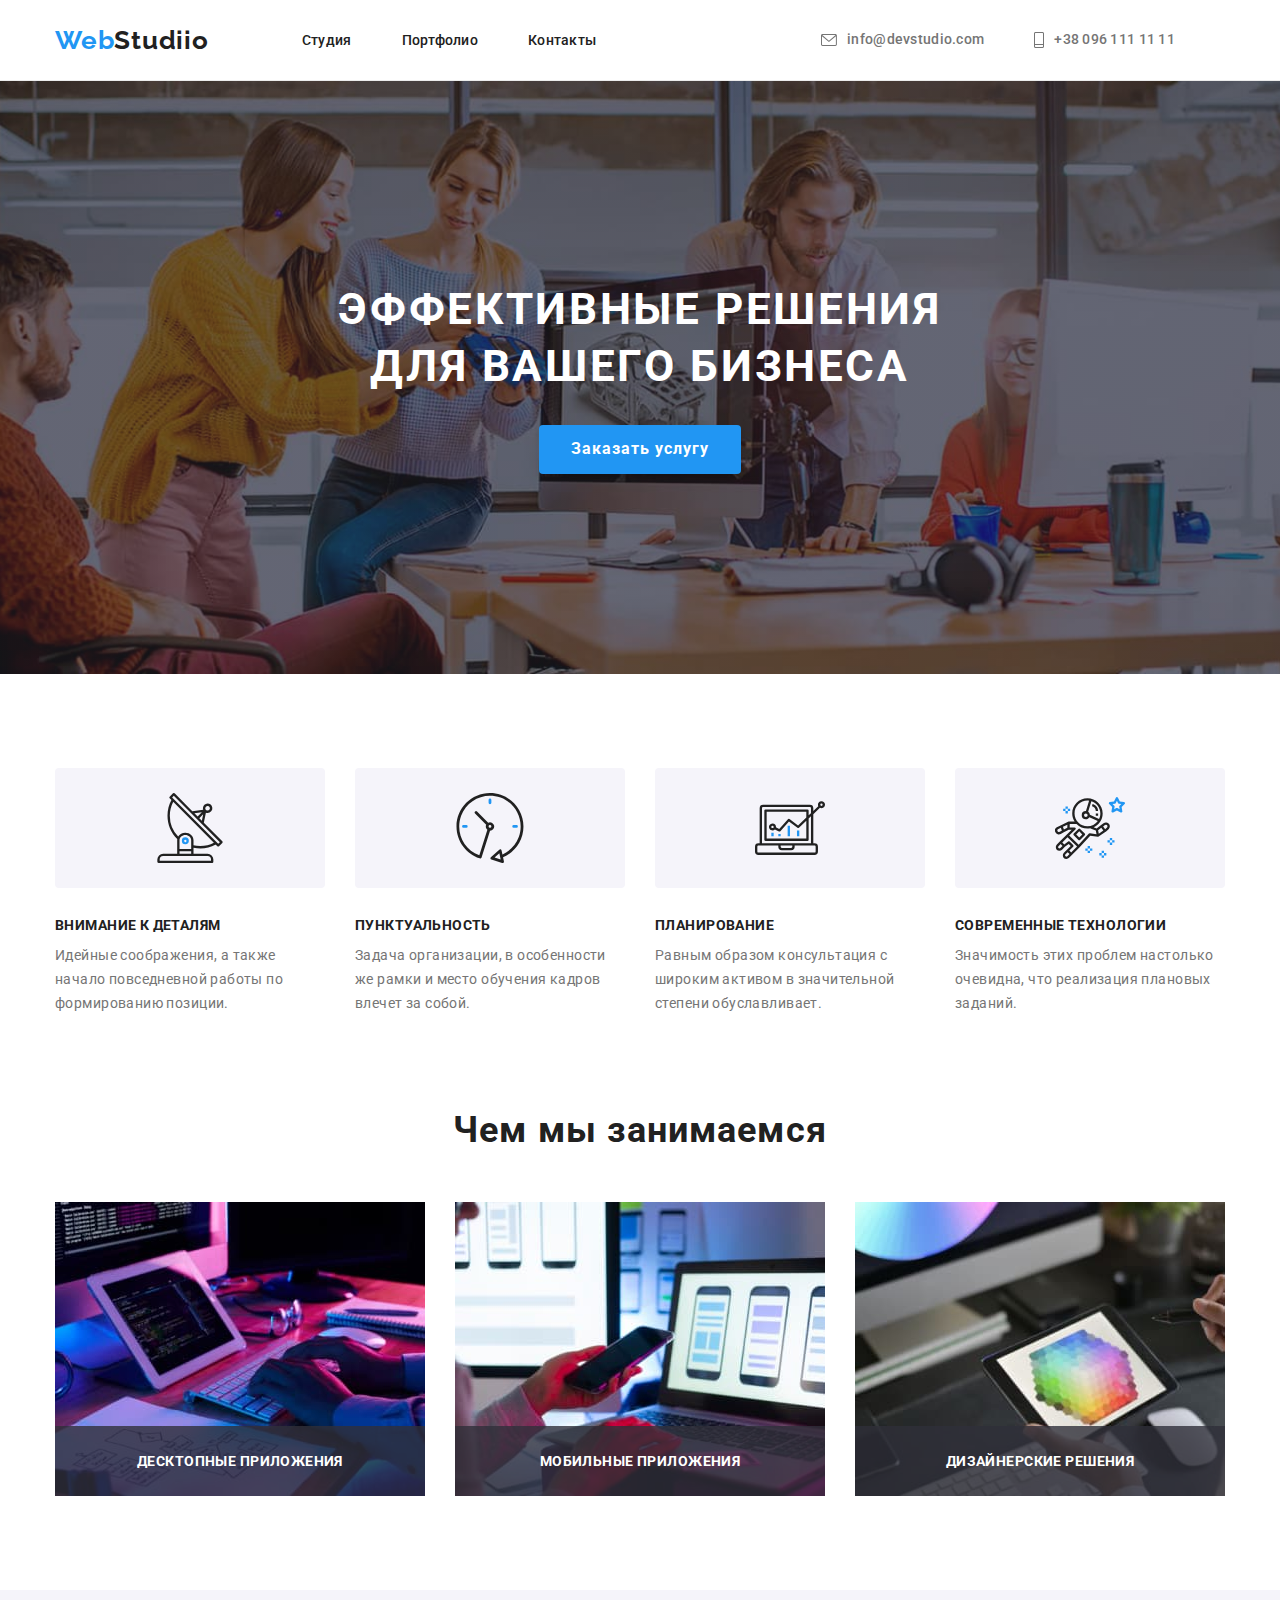
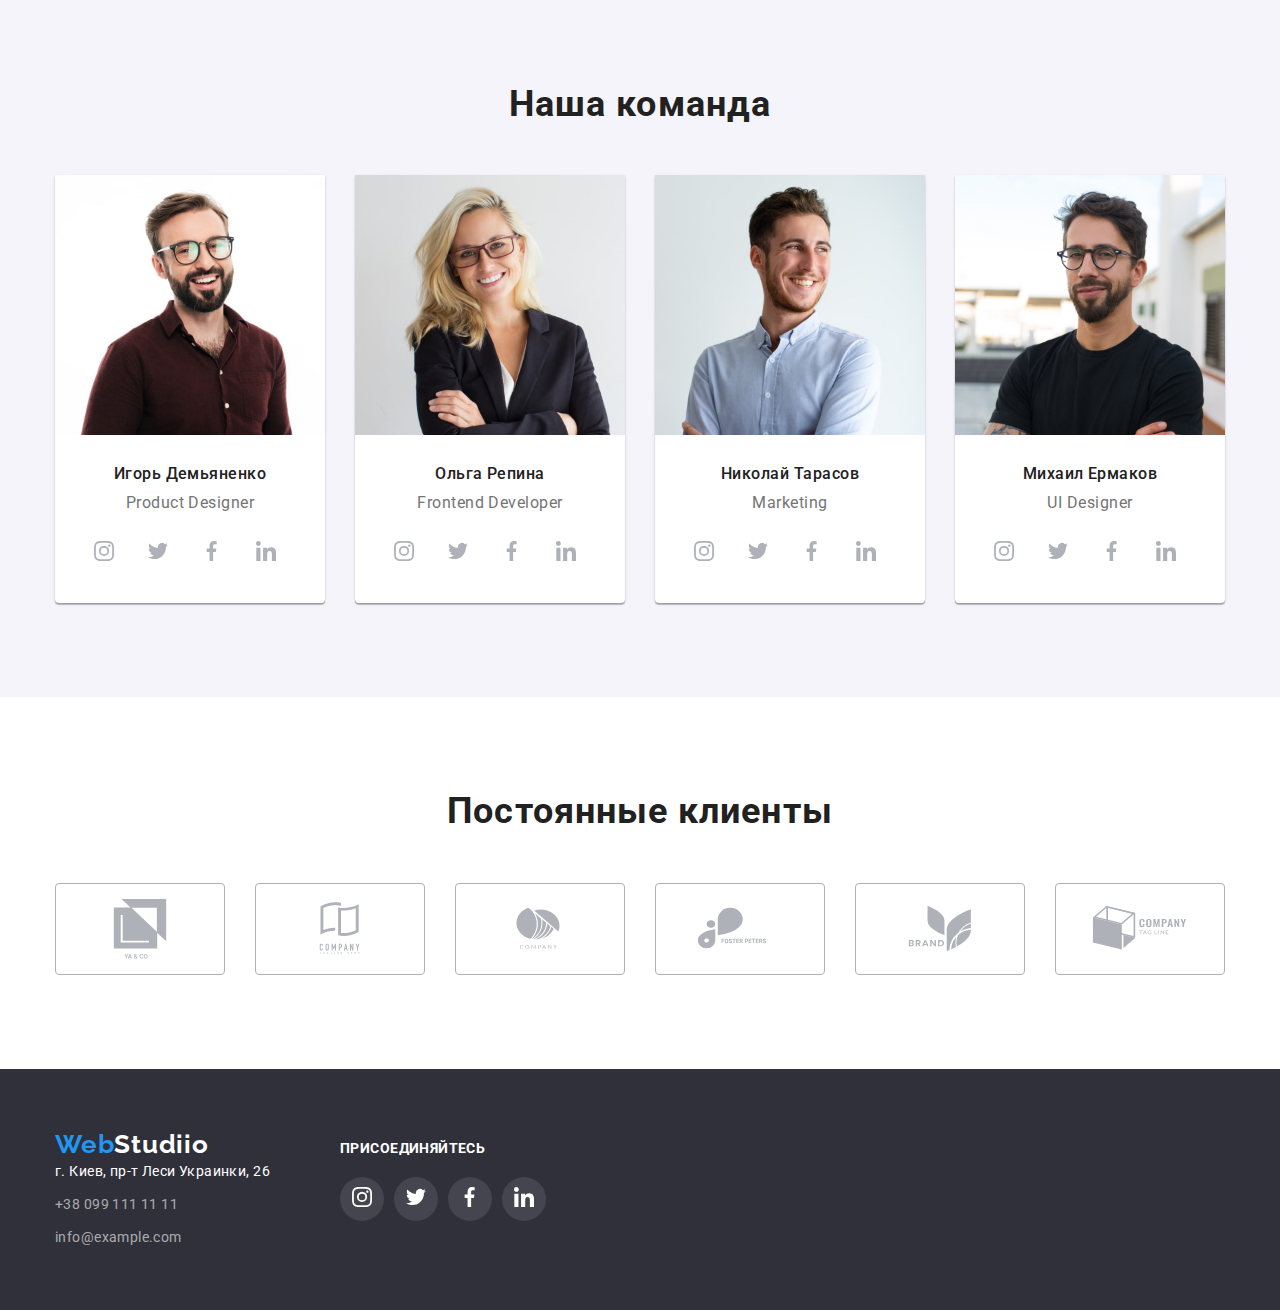
==== commit de927f64: "w" ====
--- a/index.html
+++ b/index.html
@@ -19,9 +19,9 @@
                     <span class="nav__web">Web</span><span class="nav__studio">Studiio</span>
                 </a>
                 <ul class="navigator__list">
-                    <li class="navigator__item" tabindex="0"><a class="navigator__item-link" href="index.html">Студия</a></li>
-                    <li class="navigator__item" tabindex="0"><a class="navigator__item-link" href="./portfolio.html">Портфолио</a></li>
-                    <li class="navigator__item" tabindex="0"><a class="navigator__item-link last"  href="">Контакты</a></li>
+                    <li class="navigator__item"><a class="navigator__item-link" href="index.html">Студия</a></li>
+                    <li class="navigator__item"><a class="navigator__item-link" href="./portfolio.html">Портфолио</a></li>
+                    <li class="navigator__item"><a class="navigator__item-link"  href="">Контакты</a></li>
                 </ul>
             </nav> 
             <ul class="navigator__contakt-list">
@@ -349,7 +349,7 @@
     <footer class="footer">
         <div class="conteiner footer-navigate">
             <div>
-                <a href="#" class="footer__href">
+                <a href="#" class="footer__href-logo">
                     <span class="footer__logo">Web</span><span class="footer__studio">Studiio</span>
                 </a>
                 <address class="footer__adress">
@@ -398,7 +398,7 @@
             
         </div>        
     </footer>
-    <div class="backdroup" data-modal>
+    <div class="backdroup is-hidden" data-modal>
         <div class="modal">
             <button type="button" class="modal-btn" data-modal-close><img src="images/close.jpg" alt=""></button>
         </div>
--- a/css/styles.css
+++ b/css/styles.css
@@ -108,7 +108,7 @@
   transition-property: color;
   transition-property: background-color;
   transition-duration: 250ms;
-  animation-timing-function: cubic-bezier(0.4, 0, 0.2, 1);
+  transition-timing-function: cubic-bezier(0.4, 0, 0.2, 1);
 }
 .navigator__item-link:hover {
   color: var(--color-button-link);
@@ -156,7 +156,7 @@
 
   transition-property: background-color;
   transition-duration: 250ms;
-  animation-timing-function: cubic-bezier(0.4, 0, 0.2, 1);
+  transition-timing-function: cubic-bezier(0.4, 0, 0.2, 1);
 }
 
 .navigator__contakt-link {
@@ -173,18 +173,20 @@
   color: var(--secendary-color-text);
   transition-property: color;
   transition-duration: 250ms;
-  animation-timing-function: cubic-bezier(0.4, 0, 0.2, 1);
-}
-
+  transition-timing-function: cubic-bezier(0.4, 0, 0.2, 1);
+}
+.navigator__contakt-item:focus {
+  fill: #2196f3;
+}
 .navigator__contakt-link:hover {
   color: var(--color-button-link);
   cursor: pointer;
 }
 .navigator__contakt-link:hover {
-  fill: #2196f3;
+  fill: currentColor;
 }
 .navigator__contakt-link:focus {
-  fill: #2196f3;
+  fill: currentColor;
 }
 .navigator__contakt-link:active {
   color: var(--color-button-link);
@@ -412,7 +414,7 @@
   color: #afb1b8;
   transition-property: color, background-color;
   transition-duration: 250ms;
-  animation-timing-function: cubic-bezier(0.4, 0, 0.2, 1);
+  transition-timing-function: cubic-bezier(0.4, 0, 0.2, 1);
 }
 .action-item:hover {
   fill: #ffffff;
@@ -436,16 +438,29 @@
   padding: 60px 0;
   background-color: var(--color-bacground);
 }
-.footer__href {
-  display: inline-block;
-  margin-bottom: 20px;
-
+.footer__href-logo {
   font-family: "Raleway", sans-serif;
   font-weight: 700;
   font-size: 26px;
   line-height: 1.19;
   letter-spacing: 0.03em;
   text-decoration: none;
+}
+.footer__href {
+  margin-right: 10px;
+  width: 44px;
+  height: 44px;
+  border-radius: 50%;
+  display: flex;
+  justify-content: center;
+  align-items: center;
+  background-color: rgba(255, 255, 255, 0.1);
+  cursor: pointer;
+
+  transition-property: background-color, border-radius;
+  transition-duration: 250ms;
+  transition-timing-function: cubic-bezier(0.4, 0, 0.2, 1);
+  margin-bottom: 20px;
 }
 .footer__logo {
   color: var(--color-button-link);
@@ -520,7 +535,7 @@
 
   transition-property: background-color, border-radius;
   transition-duration: 250ms;
-  animation-timing-function: cubic-bezier(0.4, 0, 0.2, 1);
+  transition-timing-function: cubic-bezier(0.4, 0, 0.2, 1);
 }
 .footer-item:hover {
   background-color: #2196f3;
@@ -547,9 +562,9 @@
   width: 170px;
   height: 92px;
   color: #afb1b8;
-  transition-property: border-color;
-  transition-duration: 250ms;
-  animation-timing-function: cubic-bezier(0.4, 0, 0.2, 1);
+  transition-property: border-color, color;
+  transition-duration: 250ms;
+  transition-timing-function: cubic-bezier(0.4, 0, 0.2, 1);
 }
 .client-img {
   fill: currentColor;
@@ -572,7 +587,7 @@
   color: #afb1b8;
   transition-property: color, border-color;
   transition-duration: 250ms;
-  animation-timing-function: cubic-bezier(0.4, 0, 0.2, 1);
+  transition-timing-function: cubic-bezier(0.4, 0, 0.2, 1);
 }
 .client-list :last-child {
   margin-right: 0;
@@ -613,10 +628,9 @@
   letter-spacing: 0.03em;
   padding: 6px 22px;
 
-  transition-property: background-color;
-  transition-property: box-shadow;
-  transition-duration: 250ms;
-  animation-timing-function: cubic-bezier(0.4, 0, 0.2, 1);
+  transition-property: background-color, box-shadow, color;
+  transition-duration: 250ms;
+  transition-timing-function: cubic-bezier(0.4, 0, 0.2, 1);
 }
 .filter-item:last-child {
   margin-right: 0;
@@ -653,7 +667,7 @@
   outline: 1px solid #eeeeee;
   transition-property: box-shadow;
   transition-duration: 250ms;
-  animation-timing-function: cubic-bezier(0.4, 0, 0.2, 1);
+  transition-timing-function: cubic-bezier(0.4, 0, 0.2, 1);
 }
 .portfolio__list-item:focus {
   box-shadow: 0px 1px 1px rgba(0, 0, 0, 0.12), 0px 4px 4px rgba(0, 0, 0, 0.06),
@@ -713,7 +727,7 @@
   transform: translateY(100%);
   transition-property: transform;
   transition-duration: 250ms;
-  animation-timing-function: cubic-bezier(0.4, 0, 0.2, 1);
+  transition-timing-function: cubic-bezier(0.4, 0, 0.2, 1);
 }
 .portfolioi-card-hover-paragraf {
   color: #ffffff;
@@ -749,9 +763,9 @@
   min-height: 581px;
   left: 50%;
   top: 50%;
+  background-color: #fff;
   transform: translate(-50%, -25%);
 
-  background: #ffffff;
   box-shadow: 0px 1px 3px rgba(0, 0, 0, 0.12), 0px 1px 1px rgba(0, 0, 0, 0.14),
     0px 2px 1px rgba(0, 0, 0, 0.2);
   border-radius: 4px;
@@ -771,3 +785,10 @@
   box-sizing: border-box;
   border-radius: 50%;
 }
+.backdroup {
+  position: absolute;
+  transition-duration: 250ms;
+  transition-timing-function: cubic-bezier(0.4, 0, 0.2, 1);
+  background: rgba(0, 0, 0, 0.2);
+  background-size: 100% 100%;
+}
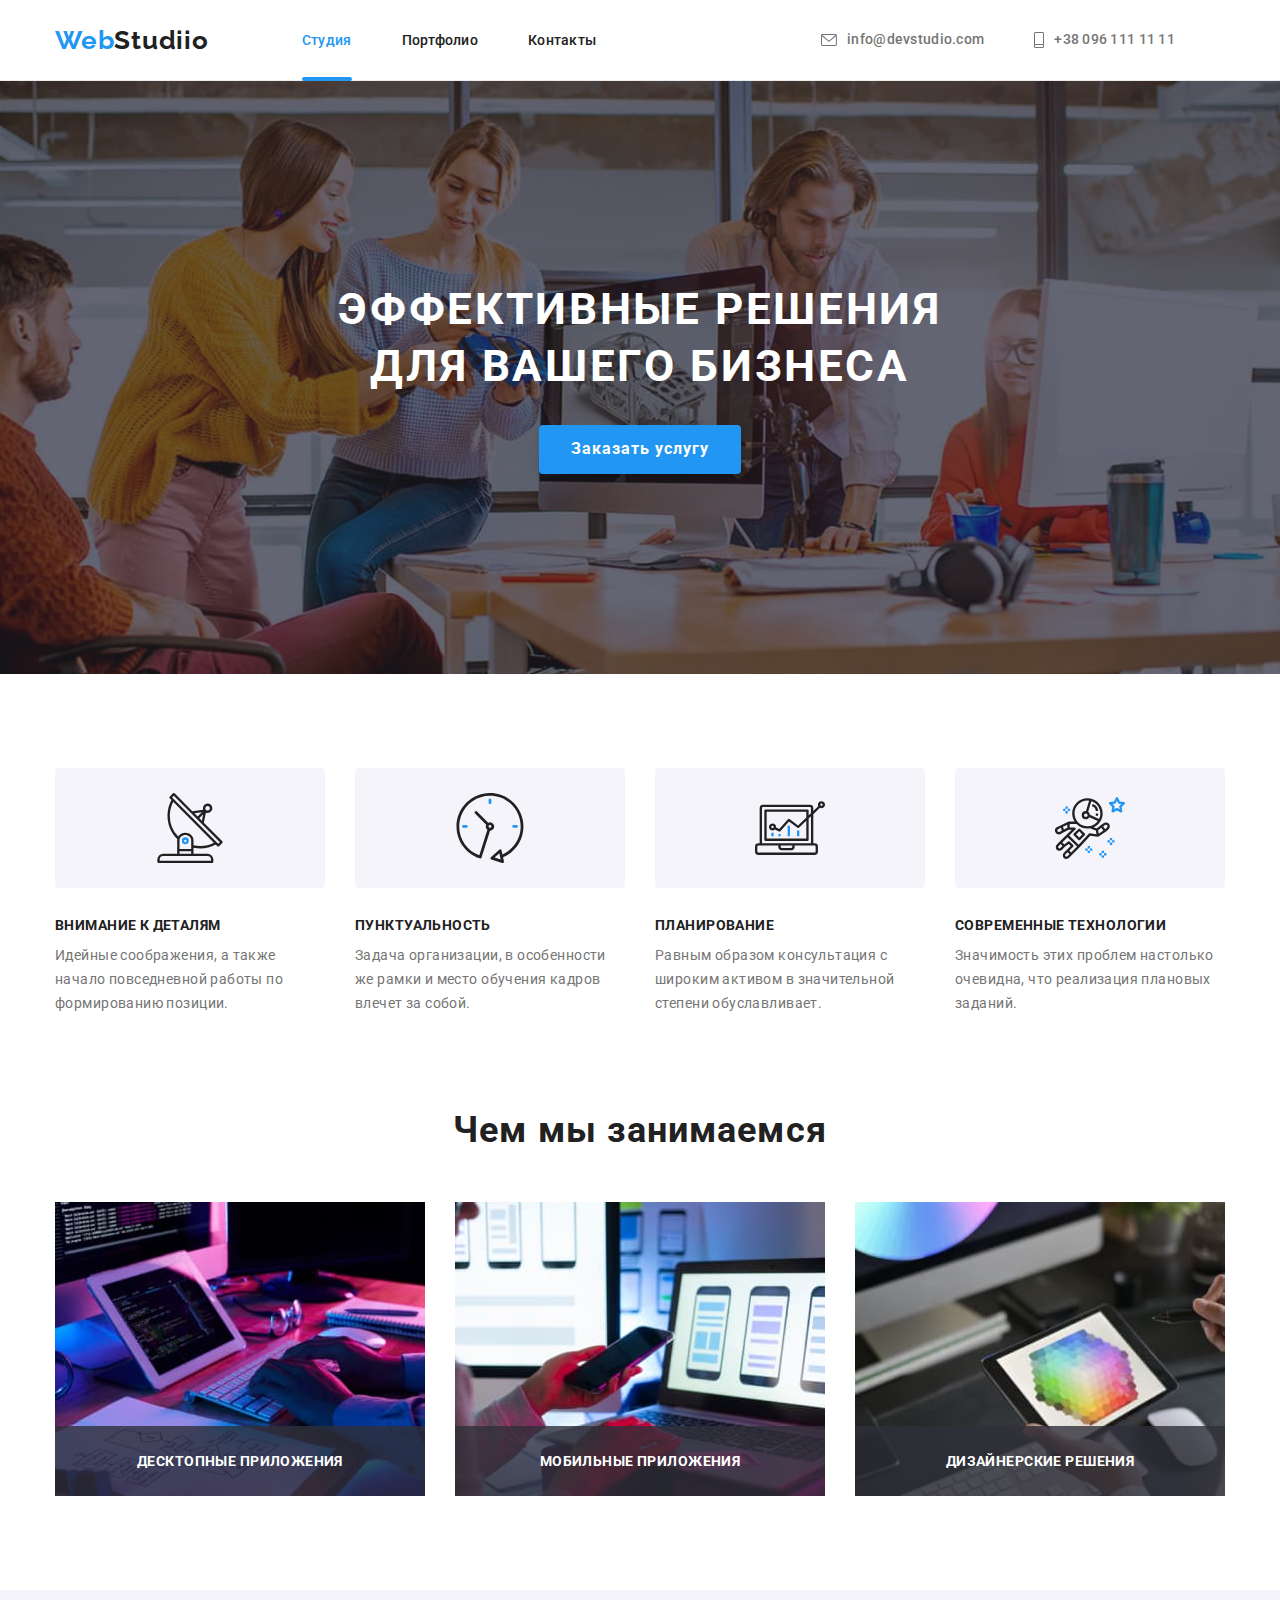
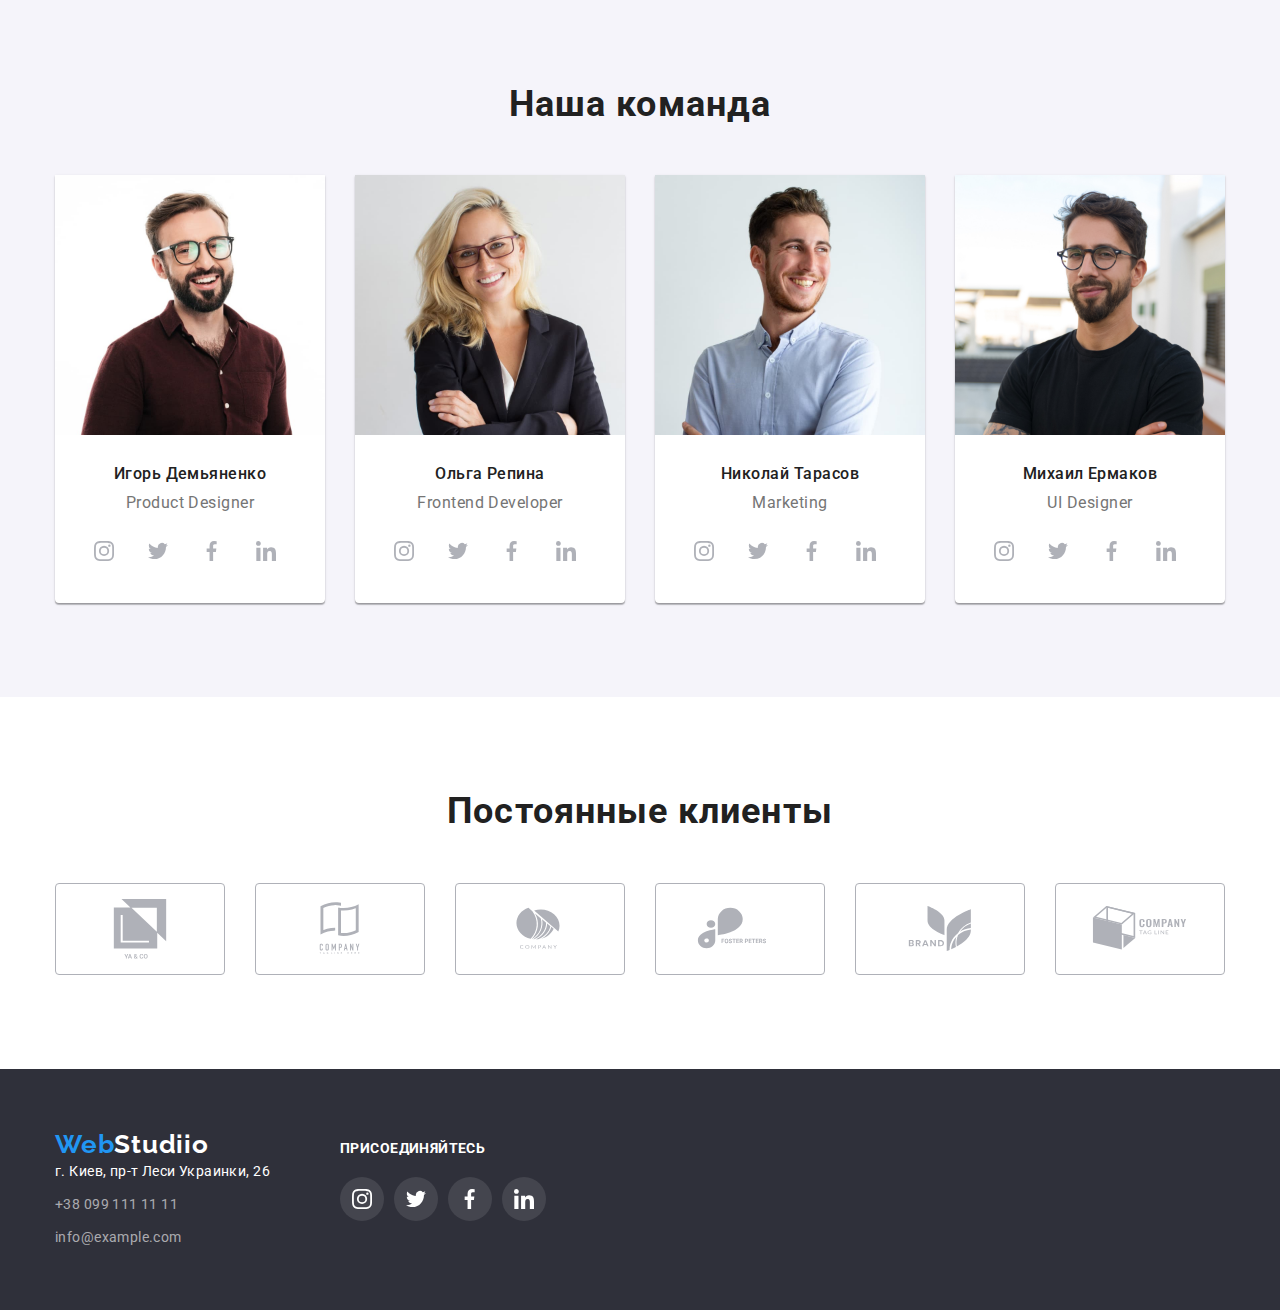
==== commit 2dc15a35: "р" ====
--- a/index.html
+++ b/index.html
@@ -19,21 +19,21 @@
                     <span class="nav__web">Web</span><span class="nav__studio">Studiio</span>
                 </a>
                 <ul class="navigator__list">
-                    <li class="navigator__item"><a class="navigator__item-link" href="index.html">Студия</a></li>
+                    <li class="navigator__item"><a class="navigator__item-link curent" href="index.html">Студия</a></li>
                     <li class="navigator__item"><a class="navigator__item-link" href="./portfolio.html">Портфолио</a></li>
                     <li class="navigator__item"><a class="navigator__item-link"  href="">Контакты</a></li>
                 </ul>
             </nav> 
             <ul class="navigator__contakt-list">
                 <li class="navigator__contakt-item" tabindex="0">
-                    <a href="mailto:info@devstudio.com" class="navigator__contakt-link" tabindex="0">
+                    <a href="mailto:info@devstudio.com" class="navigator__contakt-link" >
                         <svg width="16px"; height="12px"; class="navigator__contakt-item-envelope">
                             <use href="images/symbol-defs.svg#icon-mail"></use>
                         </svg>info@devstudio.com
                     </a>
                 </li>
                 <li class="navigator__contakt-item" tabindex="0">                  
-                    <a href="tel:+38 096 111 11 11" class="navigator__contakt-link" tabindex="0">
+                    <a href="tel:+38 096 111 11 11" class="navigator__contakt-link" >
                         <svg width="10px"; height="16px"; class="navigator__contakt-item-envelope">
                             <use href="images/symbol-defs.svg#icon-phone"></use>
                         </svg>
--- a/css/styles.css
+++ b/css/styles.css
@@ -119,7 +119,10 @@
 .navigator__item-link:focus {
   color: var(--color-button-link);
 }
-.navigator__item-link:hover::after {
+.navigator__item-link.curent {
+  color: #2196f3;
+}
+.navigator__item-link.curent::after {
   position: absolute;
   content: " ";
   width: 100%;
@@ -127,9 +130,10 @@
 
   background-color: #2196f3;
   border-radius: 2px;
-  bottom: 0;
+  bottom: -1px;
   left: 0;
 }
+
 .navigator__item-link:focus::after {
   position: absolute;
   content: " ";
@@ -175,18 +179,13 @@
   transition-duration: 250ms;
   transition-timing-function: cubic-bezier(0.4, 0, 0.2, 1);
 }
-.navigator__contakt-item:focus {
-  fill: #2196f3;
-}
+
 .navigator__contakt-link:hover {
   color: var(--color-button-link);
-  cursor: pointer;
-}
-.navigator__contakt-link:hover {
-  fill: currentColor;
-}
+}
+
 .navigator__contakt-link:focus {
-  fill: currentColor;
+  fill: #2196f3;
 }
 .navigator__contakt-link:active {
   color: var(--color-button-link);
@@ -446,8 +445,74 @@
   letter-spacing: 0.03em;
   text-decoration: none;
 }
-.footer__href {
+
+.footer__logo {
+  color: var(--color-button-link);
+}
+.footer__studio {
+  color: var(--color-hover-footer-link);
+}
+.footer__adress {
+  font-style: normal;
+}
+.footer__adress-item {
+  margin-bottom: 9px;
+}
+.footer__adress-list :last-child {
+  margin-bottom: 0px;
+}
+.footer__adress-ite-link-ferst {
+  color: var(--color-hover-footer-link);
+  font-size: 14px;
+  line-height: 1.71;
+  letter-spacing: 0.03em;
+  text-decoration: none;
+}
+.footer__adress-ite-link {
+  font-size: 14px;
+  line-height: 1.71;
+  letter-spacing: 0.03em;
+  color: var(--color-footer-link);
+  text-decoration: none;
+}
+.footer__adress-ite-link:hover {
+  color: var(--color-hover-footer-link);
+}
+.footer__adress-ite-link:focus {
+  color: var(--color-hover-footer-link);
+}
+.footer__adress-ite-link:active {
+  color: var(--color-hover-footer-link);
+}
+.footer-social-nav {
+  margin-left: 70px;
+}
+.footer-navigate {
+  display: flex;
+  align-items: baseline;
+}
+.footer-social-header {
+  font-weight: 700;
+  font-size: 14px;
+  line-height: 1.14;
+  letter-spacing: 0.03em;
+  text-transform: uppercase;
+  color: #ffffff;
+  margin-bottom: 20px;
+}
+.footer-list {
+  display: flex;
+}
+.footer-list :last-child {
+  margin-right: 0;
+}
+.footer-item {
   margin-right: 10px;
+}
+
+.footer-href {
+  fill: #ffffff;
+
   width: 44px;
   height: 44px;
   border-radius: 50%;
@@ -455,97 +520,16 @@
   justify-content: center;
   align-items: center;
   background-color: rgba(255, 255, 255, 0.1);
-  cursor: pointer;
-
   transition-property: background-color, border-radius;
   transition-duration: 250ms;
   transition-timing-function: cubic-bezier(0.4, 0, 0.2, 1);
-  margin-bottom: 20px;
-}
-.footer__logo {
-  color: var(--color-button-link);
-}
-.footer__studio {
-  color: var(--color-hover-footer-link);
-}
-.footer__adress {
-  font-style: normal;
-}
-.footer__adress-item {
-  margin-bottom: 9px;
-}
-.footer__adress-list :last-child {
-  margin-bottom: 0px;
-}
-.footer__adress-ite-link-ferst {
-  color: var(--color-hover-footer-link);
-  font-size: 14px;
-  line-height: 1.71;
-  letter-spacing: 0.03em;
-  text-decoration: none;
-}
-.footer__adress-ite-link {
-  font-size: 14px;
-  line-height: 1.71;
-  letter-spacing: 0.03em;
-  color: var(--color-footer-link);
-  text-decoration: none;
-}
-.footer__adress-ite-link:hover {
-  color: var(--color-hover-footer-link);
-}
-.footer__adress-ite-link:focus {
-  color: var(--color-hover-footer-link);
-}
-.footer__adress-ite-link:active {
-  color: var(--color-hover-footer-link);
-}
-.footer-social-nav {
-  margin-left: 70px;
-}
-.footer-navigate {
-  display: flex;
-  align-items: baseline;
-}
-.footer-social-header {
-  font-weight: 700;
-  font-size: 14px;
-  line-height: 1.14;
-  letter-spacing: 0.03em;
-  text-transform: uppercase;
-  color: #ffffff;
-  margin-bottom: 20px;
-}
-.footer-list {
-  display: flex;
-}
-.footer-list :last-child {
-  margin-right: 0;
-}
-.footer-item {
-  margin-right: 10px;
-  width: 44px;
-  height: 44px;
-  border-radius: 50%;
-  display: flex;
-  justify-content: center;
-  align-items: center;
-  background-color: rgba(255, 255, 255, 0.1);
-  cursor: pointer;
-
-  transition-property: background-color, border-radius;
-  transition-duration: 250ms;
-  transition-timing-function: cubic-bezier(0.4, 0, 0.2, 1);
-}
-.footer-item:hover {
+}
+.footer-href:hover {
   background-color: #2196f3;
   border-radius: 50%;
 }
-.footer-item:focus {
+.footer-href:focus {
   background-color: #2196f3;
-}
-.footer-href {
-  fill: #ffffff;
 }
 /*---------client------------------*/
 
@@ -711,7 +695,10 @@
   list-style: none;
   text-decoration: none;
 }
-
+.portfolio__list-href:focus {
+  box-shadow: 0px 1px 1px rgba(0, 0, 0, 0.12), 0px 4px 4px rgba(0, 0, 0, 0.06),
+    1px 4px 6px rgba(0, 0, 0, 0.16);
+}
 .portfolio-product {
   position: relative;
   overflow: hidden;
@@ -741,6 +728,8 @@
 .portfolio__list-item:hover .portfolio-list-hover {
   transform: translateY(0);
 }
+.portfolio__list-item:focus {
+}
 /*-----------------------overley------------------*/
 .backdroup {
   position: absolute;
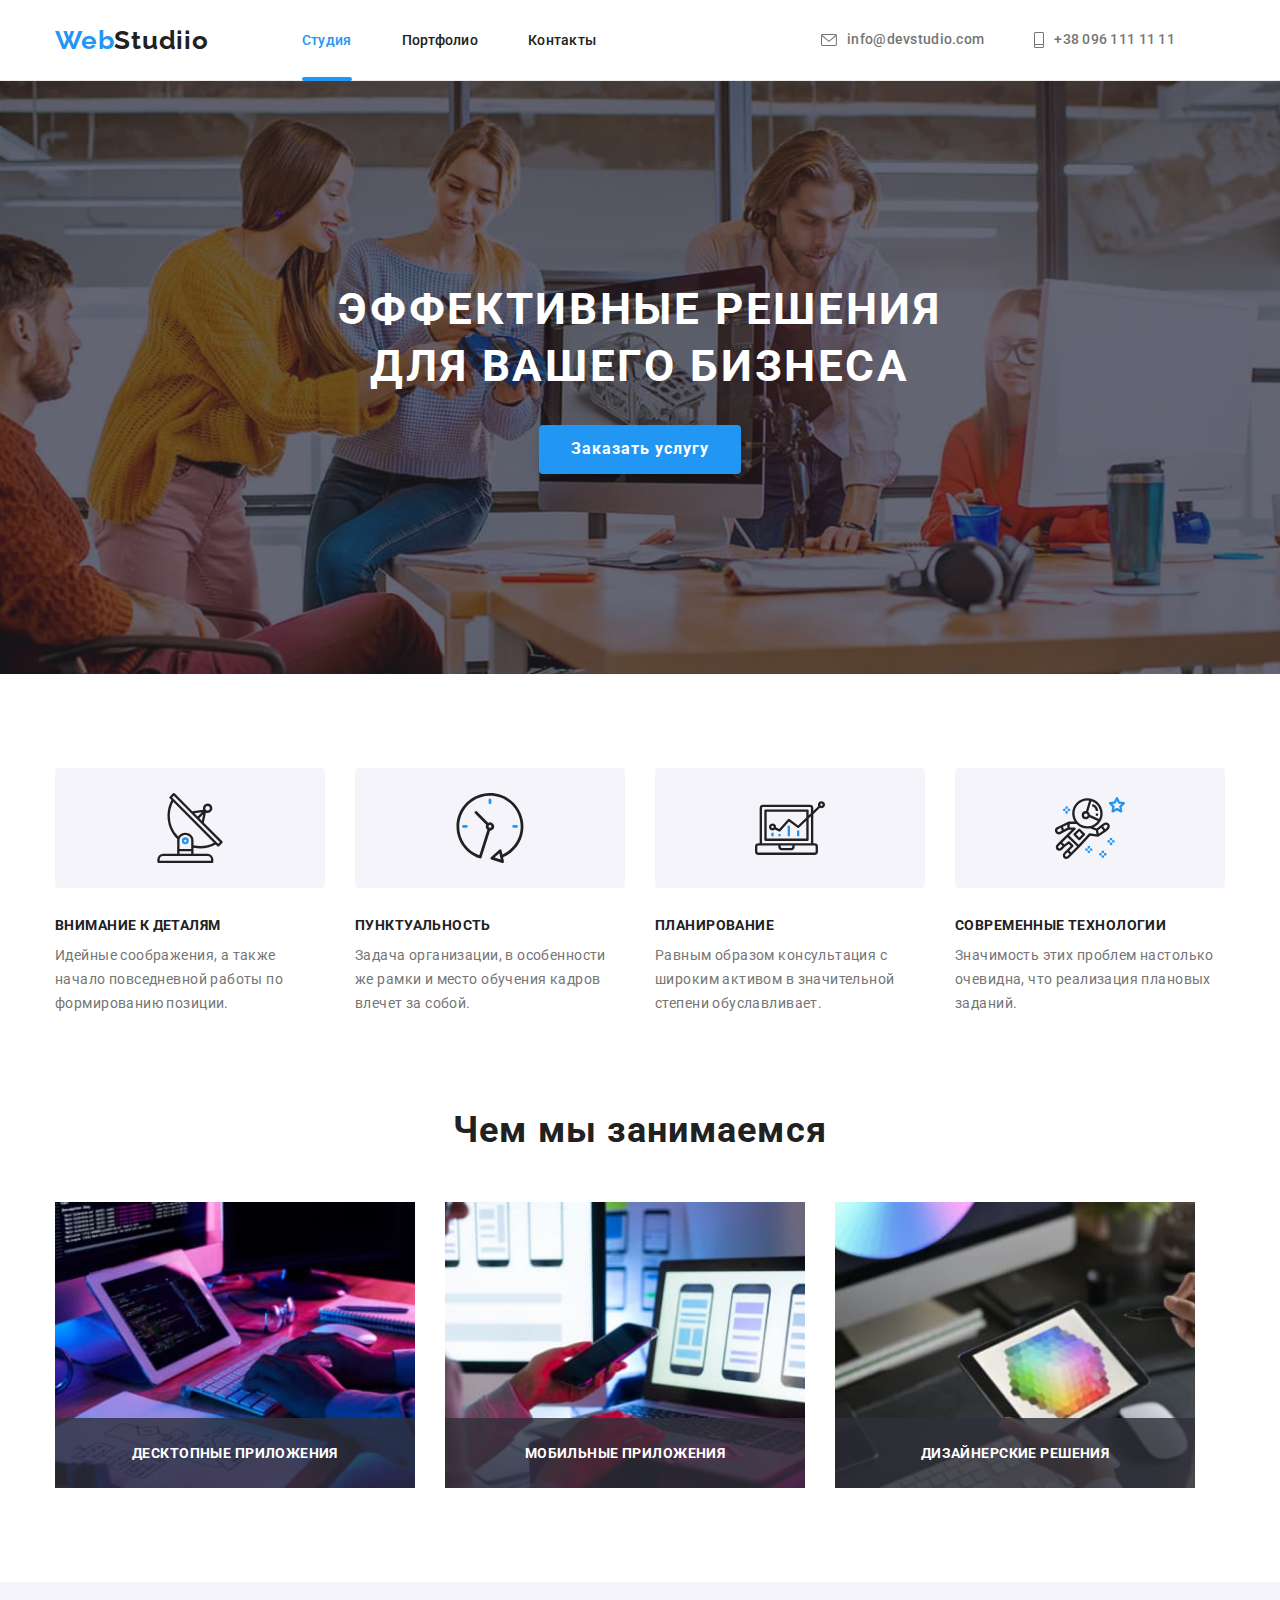
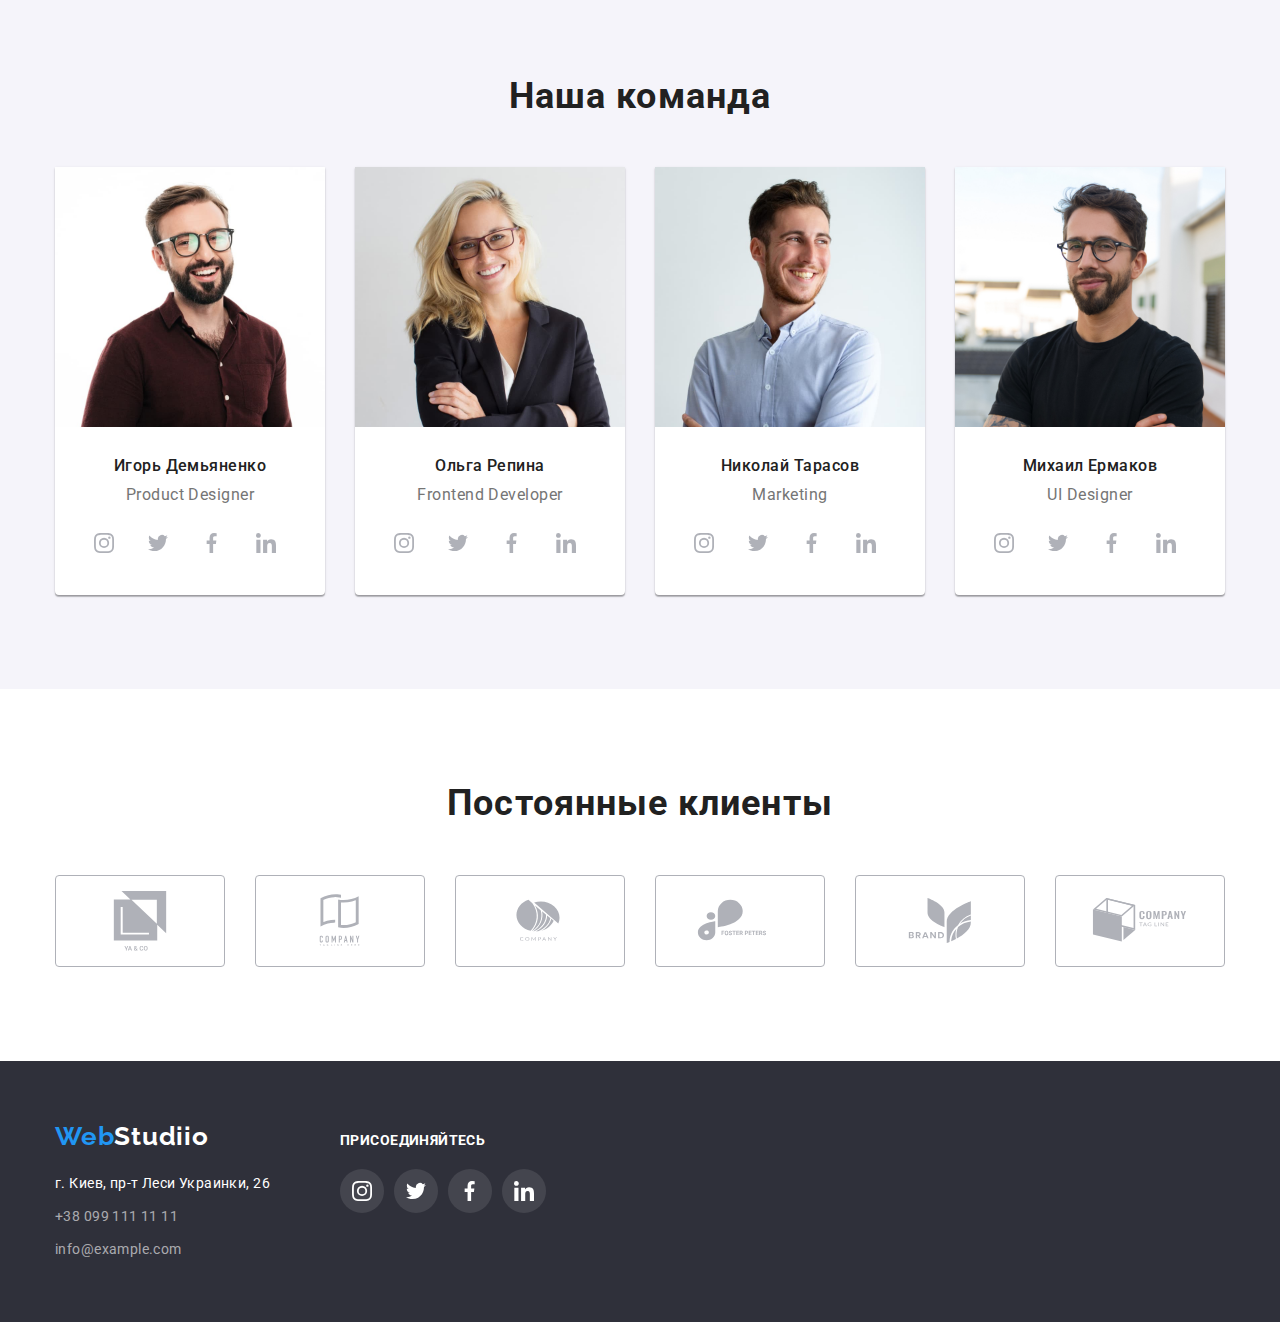
==== commit 9fd6b671: "e" ====
--- a/index.html
+++ b/index.html
@@ -25,14 +25,14 @@
                 </ul>
             </nav> 
             <ul class="navigator__contakt-list">
-                <li class="navigator__contakt-item" tabindex="0">
+                <li class="navigator__contakt-item">
                     <a href="mailto:info@devstudio.com" class="navigator__contakt-link" >
                         <svg width="16px"; height="12px"; class="navigator__contakt-item-envelope">
                             <use href="images/symbol-defs.svg#icon-mail"></use>
                         </svg>info@devstudio.com
                     </a>
                 </li>
-                <li class="navigator__contakt-item" tabindex="0">                  
+                <li class="navigator__contakt-item">                  
                     <a href="tel:+38 096 111 11 11" class="navigator__contakt-link" >
                         <svg width="10px"; height="16px"; class="navigator__contakt-item-envelope">
                             <use href="images/symbol-defs.svg#icon-phone"></use>
@@ -127,7 +127,7 @@
                             </div>
                             
                         </li>
-                        <li class="section__aboutus-item last">
+                        <li class="section__aboutus-item">
                             <div class="aboutus-img-block">
                                 <img src="images/grafic.jpg" alt="графика" class="section__aboutus-img">
                                 <div class="aboutus-text">
@@ -398,7 +398,7 @@
             
         </div>        
     </footer>
-    <div class="backdroup is-hidden" data-modal>
+    <div class="backdrop is-hidden" data-modal>
         <div class="modal">
             <button type="button" class="modal-btn" data-modal-close><img src="images/close.jpg" alt=""></button>
         </div>
--- a/css/styles.css
+++ b/css/styles.css
@@ -105,8 +105,7 @@
   text-decoration: none;
   color: var(--primary-color-text);
 
-  transition-property: color;
-  transition-property: background-color;
+  transition-property: background-color, color;
   transition-duration: 250ms;
   transition-timing-function: cubic-bezier(0.4, 0, 0.2, 1);
 }
@@ -185,8 +184,9 @@
 }
 
 .navigator__contakt-link:focus {
-  fill: #2196f3;
-}
+  color: #2196f3;
+}
+
 .navigator__contakt-link:active {
   color: var(--color-button-link);
 }
@@ -194,14 +194,14 @@
   fill: currentColor;
   margin-right: 10px;
 }
-.navigator__contakt-item-envelope:hover {
+/* .navigator__contakt-item-envelope:hover {
   fill: currentColor;
   cursor: pointer;
 }
 .navigator__contakt-item-envelope:focus {
   fill: currentColor;
   cursor: pointer;
-}
+} */
 /*--------hero---------*/
 
 .hero {
@@ -256,7 +256,7 @@
 .section__about-list :last-child {
   margin-right: 0;
 }
-.section__about-item {
+.section__about-item:not(:last-child) {
   margin-right: 30px;
 }
 .section__about-item-head {
@@ -289,8 +289,11 @@
   position: relative;
 }
 .aboutus-text {
+  display: flex;
+  justify-content: center;
+  align-items: center;
   position: absolute;
-  width: 370px;
+  width: 100%;
   height: 70px;
   bottom: 0;
   background: rgba(47, 48, 58, 0.8);
@@ -300,11 +303,9 @@
   font-weight: 700;
   font-size: 14px;
   line-height: 16px;
-  text-align: center;
   letter-spacing: 0.03em;
   text-transform: uppercase;
   color: #ffffff;
-  padding-top: 27px;
 }
 /*-------------aboutus-----------*/
 .section__aboutus {
@@ -323,9 +324,7 @@
 .section__aboutus-list {
   display: flex;
 }
-.section__aboutus-list :last-child {
-  margin-right: 0;
-}
+
 .section__aboutus-item {
   margin-right: 30px;
 }
@@ -438,6 +437,8 @@
   background-color: var(--color-bacground);
 }
 .footer__href-logo {
+  display: block;
+  margin-bottom: 20px;
   font-family: "Raleway", sans-serif;
   font-weight: 700;
   font-size: 26px;
@@ -657,10 +658,7 @@
   box-shadow: 0px 1px 1px rgba(0, 0, 0, 0.12), 0px 4px 4px rgba(0, 0, 0, 0.06),
     1px 4px 6px rgba(0, 0, 0, 0.16);
 }
-.portfolio__list-item:hover {
-  box-shadow: 0px 1px 1px rgba(0, 0, 0, 0.12), 0px 4px 4px rgba(0, 0, 0, 0.06),
-    1px 4px 6px rgba(0, 0, 0, 0.16);
-}
+
 .portfolio__list-item:active {
   box-shadow: 0px 1px 1px rgba(0, 0, 0, 0.12), 0px 4px 4px rgba(0, 0, 0, 0.06),
     1px 4px 6px rgba(0, 0, 0, 0.16);
@@ -694,6 +692,10 @@
 .portfolio__list-href {
   list-style: none;
   text-decoration: none;
+}
+.portfolio__list-href:hover {
+  box-shadow: 0px 1px 1px rgba(0, 0, 0, 0.12), 0px 4px 4px rgba(0, 0, 0, 0.06),
+    1px 4px 6px rgba(0, 0, 0, 0.16);
 }
 .portfolio__list-href:focus {
   box-shadow: 0px 1px 1px rgba(0, 0, 0, 0.12), 0px 4px 4px rgba(0, 0, 0, 0.06),
@@ -725,22 +727,32 @@
 
   padding: 63px 24px;
 }
-.portfolio__list-item:hover .portfolio-list-hover {
+/* .portfolio__list-item:hover .portfolio-list-hover {
   transform: translateY(0);
-}
-.portfolio__list-item:focus {
-}
+} */
+.portfolio__list-href:hover .portfolio-list-hover {
+  transform: translateY(0);
+}
+.portfolio__list-href:focus .portfolio-list-hover {
+  transform: translateY(0);
+}
+
 /*-----------------------overley------------------*/
-.backdroup {
-  position: absolute;
+.backdrop {
+  position: fixed;
   width: 100%;
   height: 100%;
   left: 0px;
   top: 0px;
-  background: rgba(0, 0, 0, 0.2);
-}
-
-.backdroup.is-hidden {
+  background-color: rgba(0, 0, 0, 0.2);
+  background-size: 100% 100%;
+
+  transition-property: background-color, opacity;
+  transition-duration: 250ms;
+  transition-timing-function: cubic-bezier(0.4, 0, 0.2, 1);
+}
+
+.backdrop.is-hidden {
   opacity: 0;
   pointer-events: none;
   visibility: hidden;
@@ -753,11 +765,14 @@
   left: 50%;
   top: 50%;
   background-color: #fff;
-  transform: translate(-50%, -25%);
+  transform: translate(-50%, -50%);
 
   box-shadow: 0px 1px 3px rgba(0, 0, 0, 0.12), 0px 1px 1px rgba(0, 0, 0, 0.14),
     0px 2px 1px rgba(0, 0, 0, 0.2);
   border-radius: 4px;
+
+  transition-duration: 250ms;
+  transition-timing-function: cubic-bezier(0.4, 0, 0.2, 1);
 }
 .modal-btn {
   position: absolute;
@@ -768,16 +783,9 @@
   display: flex;
   justify-content: center;
   align-items: center;
-
+  cursor: pointer;
   background: #ffffff;
   border: 1px solid rgba(0, 0, 0, 0.1);
   box-sizing: border-box;
   border-radius: 50%;
 }
-.backdroup {
-  position: absolute;
-  transition-duration: 250ms;
-  transition-timing-function: cubic-bezier(0.4, 0, 0.2, 1);
-  background: rgba(0, 0, 0, 0.2);
-  background-size: 100% 100%;
-}
